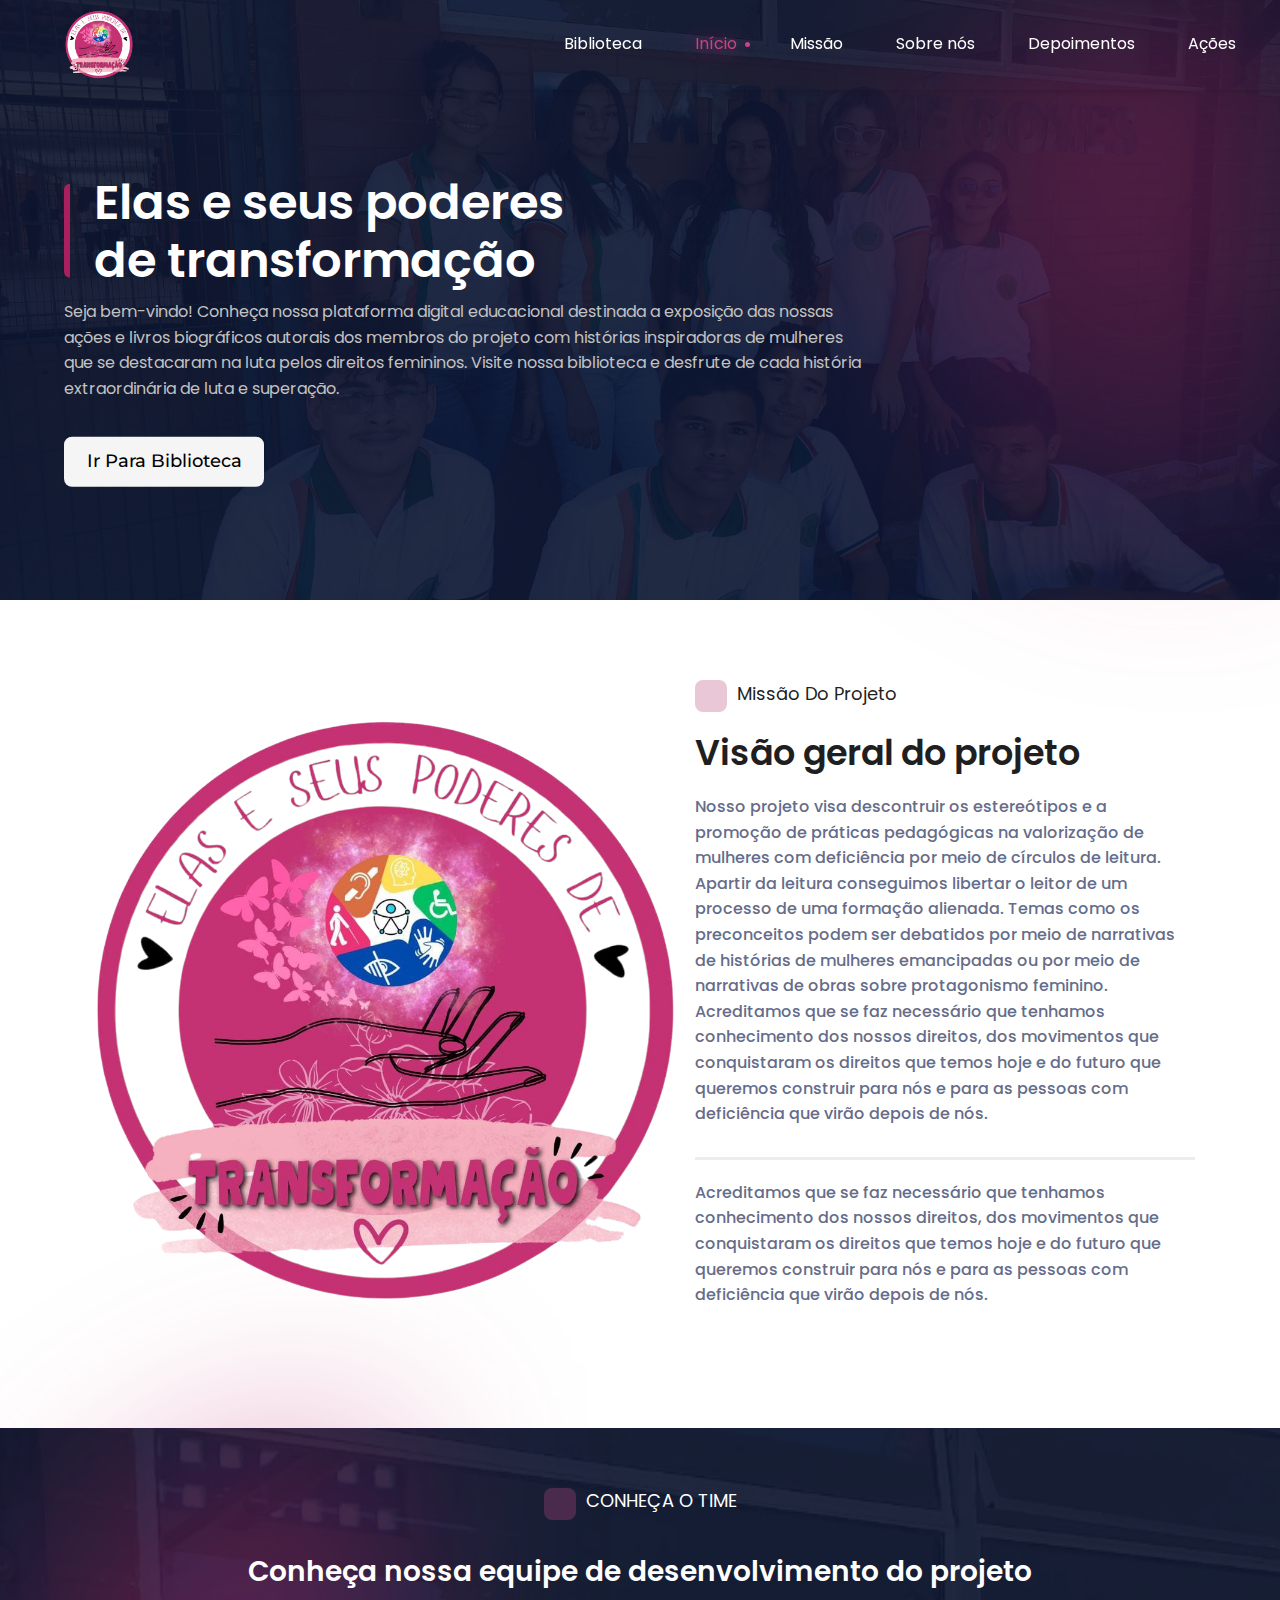
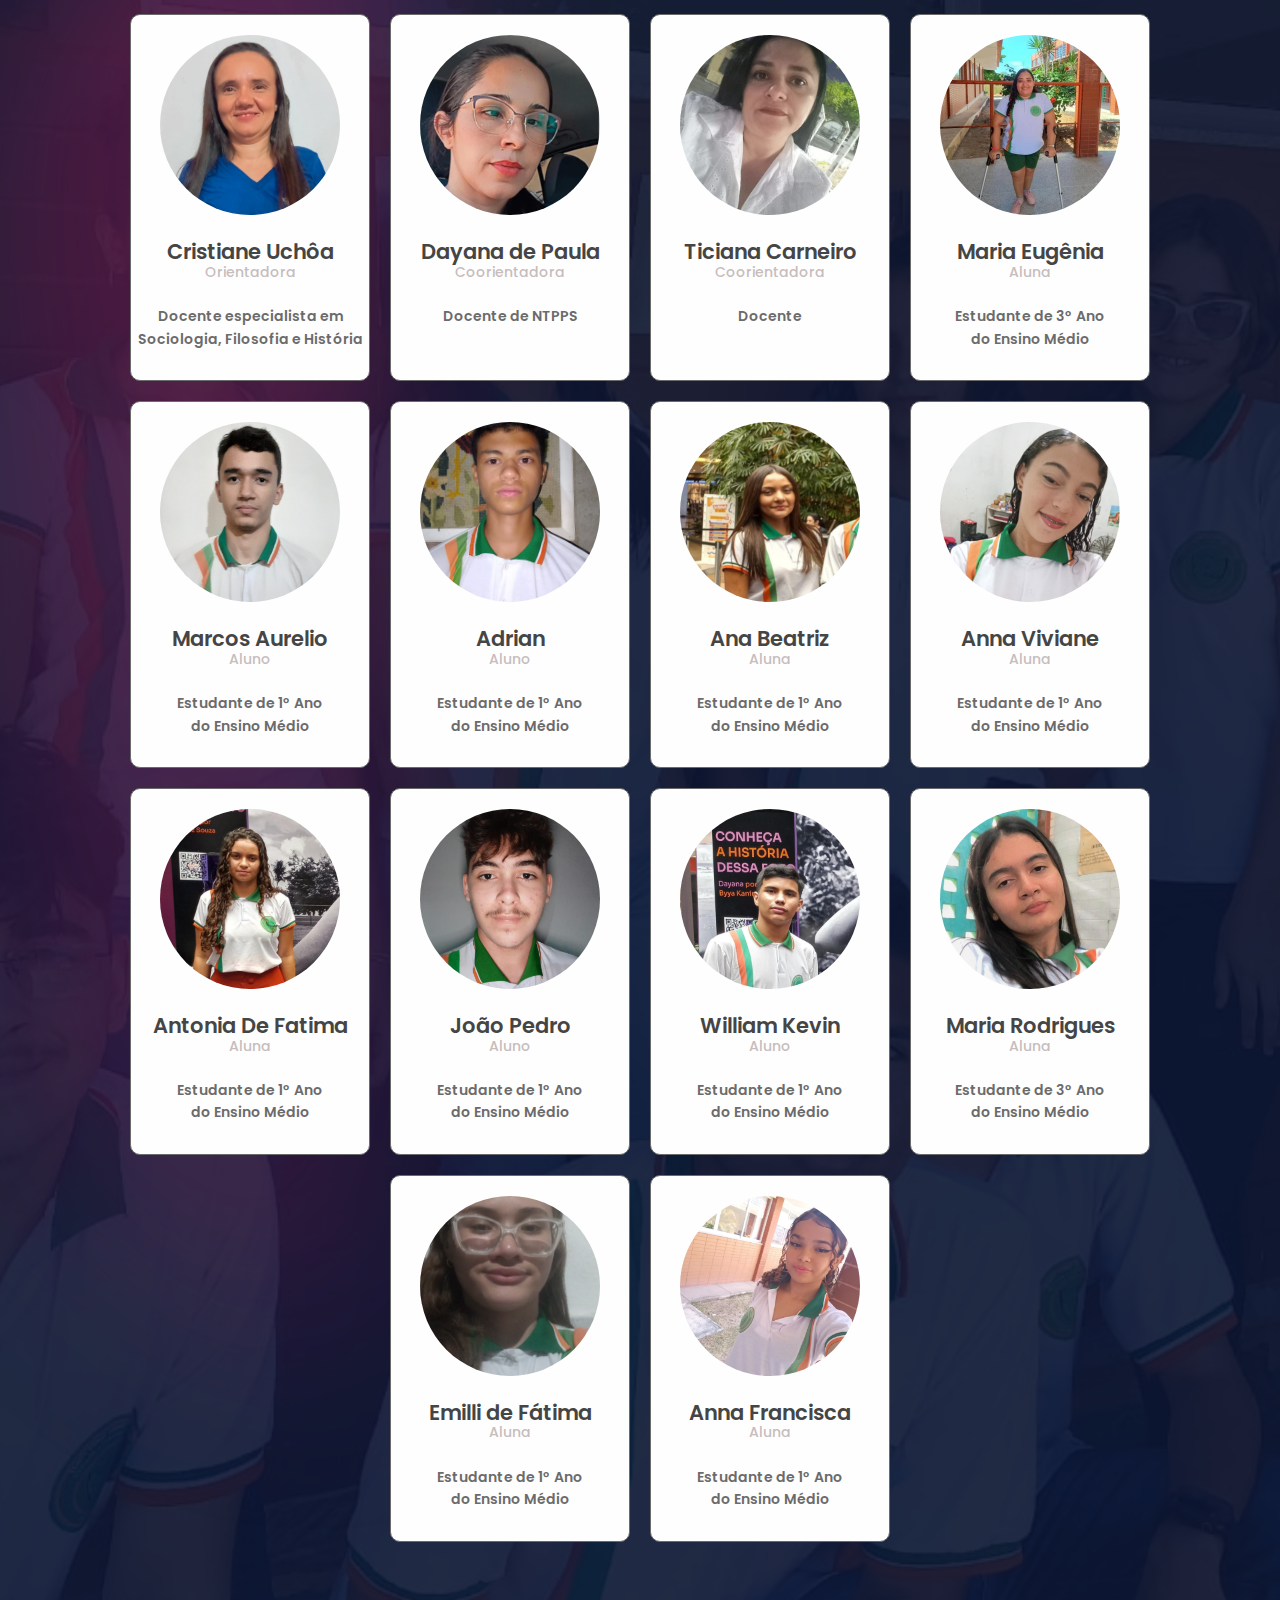
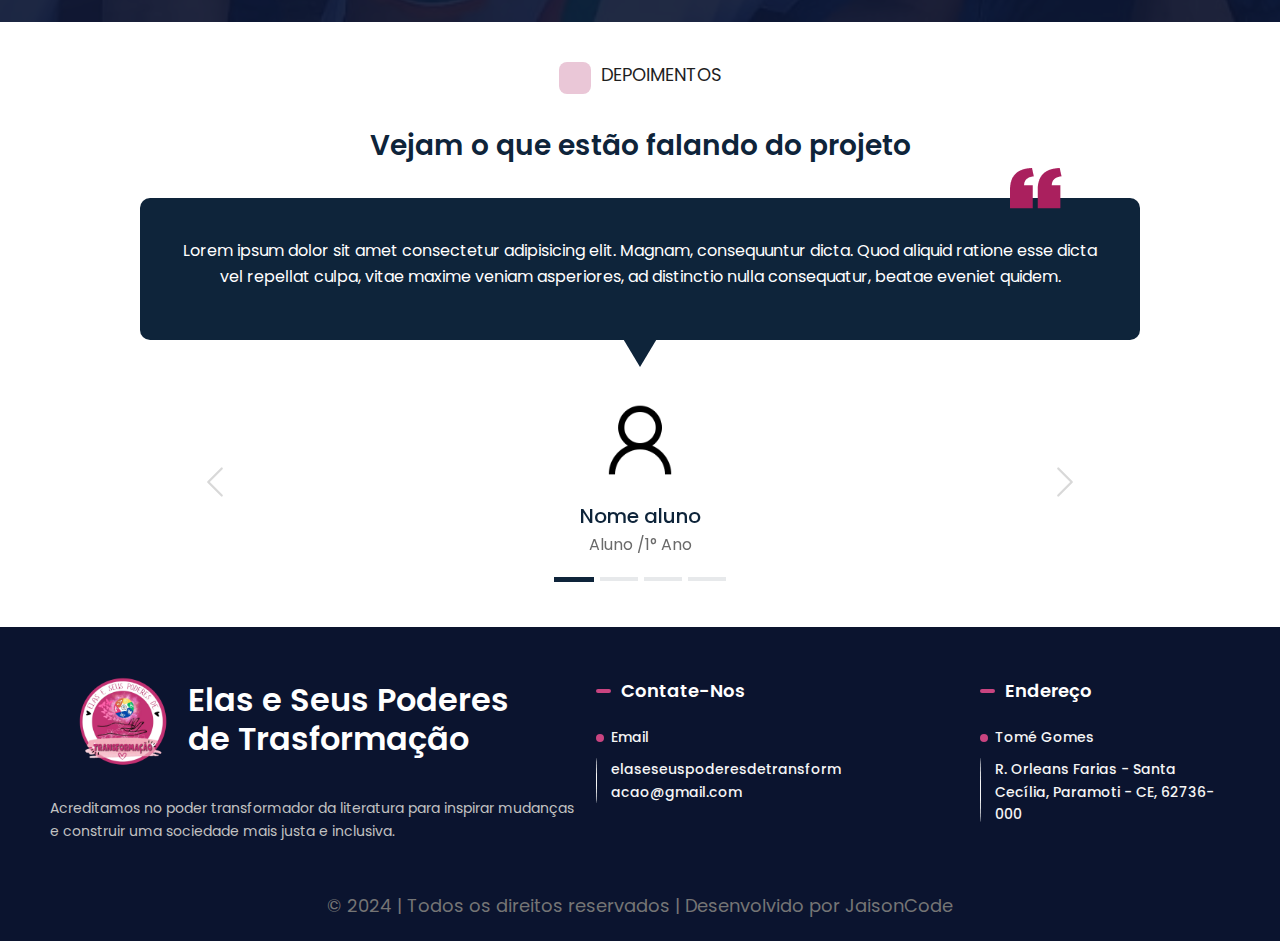
==== index.html @ d6f734d2 "alterações" ====
<!DOCTYPE html>
<html lang="pt-br">
  <head>
    <meta charset="UTF-8" />
    <meta name="viewport" content="width=device-width, initial-scale=1.0" />
    <title>Landing Page do Projeto Científico</title>

    <link
      href="https://cdn.jsdelivr.net/npm/bootstrap@5.3.3/dist/css/bootstrap.min.css"
      rel="stylesheet"
      integrity="sha384-QWTKZyjpPEjISv5WaRU9OFeRpok6YctnYmDr5pNlyT2bRjXh0JMhjY6hW+ALEwIH"
      crossorigin="anonymous"
    />
    <link
      rel="stylesheet"
      href="https://cdnjs.cloudflare.com/ajax/libs/font-awesome/6.5.2/css/all.min.css"
      integrity="sha512-SnH5WK+bZxgPHs44uWIX+LLJAJ9/2PkPKZ5QiAj6Ta86w+fsb2TkcmfRyVX3pBnMFcV7oQPJkl9QevSCWr3W6A=="
      crossorigin="anonymous"
      referrerpolicy="no-referrer"
    />
    <link rel="stylesheet" href="css/style.css" />
  </head>
  <body>
    <header class="header">
      <div class="logo">
        <img src="img/logoElas.png" alt="Logo do Projeto" />
      </div>
      <div class="menu">
        <div class="menu-toggle">
          <i class="fa-solid fa-bars icon-menu"></i>
          <i class="fa-solid fa-x icon-menu"></i>
        </div>
        <div class="top-nav">
          <nav>
            <ul>
              <li><img src="img/logoElas.png" alt="Logo do Projeto" /></li>
              <li><a href="books.html">Biblioteca</a></li>
              <li><a href="#inicio">Início</a></li>
              <li><a href="#missao">Missão</a></li>
              <li><a href="#sobre">Sobre nós</a></li>
              <li><a href="#depoimentos">Depoimentos</a></li>
              <li><a href="acoes.html">Ações</a></li>
            </ul>
          </nav>
          
        </div>
      </div>
    </header>

    <section id="inicio" class="section" style="display: block">
      <div class="neon"></div>
      <div class="content-projeto">
        <h1>
          <p>Elas e seus poderes de transformação</p>
        </h1>
        <!-- Conteúdo da primeira seção, como uma imagem de fundo -->
        <div class="descripton-projeto">
          <p>
            Seja bem-vindo! Conheça nossa plataforma digital educacional
            destinada a exposição das nossas ações e livros biográficos autorais
            dos membros do projeto com histórias inspiradoras de mulheres que se
            destacaram na luta pelos direitos femininos. Visite nossa biblioteca
            e desfrute de cada história extraordinária de luta e superação.
          </p>
        </div>

        <a href="books.html">
          <button type="button" class="font-button">Ir Para Biblioteca</button>
        </a>
      </div>
    </section>

    <section id="missao" class="section">
      <div class="content-missao">
        <img src="img/logoElas.png" alt="" />
        <div class="overview-projeto">
          <div class="title-section">
            <i class="fa-solid fa-check icon"></i>
            <h2>Missão Do Projeto</h2>
          </div>
          <h3>Visão geral do projeto</h3>
          <p>
            Nosso projeto visa descontruir os estereótipos e a promoção de
            práticas pedagógicas na valorização de mulheres com deficiência por
            meio de círculos de leitura. Apartir da leitura conseguimos libertar
            o leitor de um processo de uma formação alienada. Temas como os
            preconceitos podem ser debatidos por meio de narrativas de histórias
            de mulheres emancipadas ou por meio de narrativas de obras sobre
            protagonismo feminino. Acreditamos que se faz necessário que
            tenhamos conhecimento dos nossos direitos, dos movimentos que
            conquistaram os direitos que temos hoje e do futuro que queremos
            construir para nós e para as pessoas com deficiência que virão
            depois de nós.
          </p>
          <p>
            Acreditamos que se faz necessário que tenhamos conhecimento dos
            nossos direitos, dos movimentos que conquistaram os direitos que
            temos hoje e do futuro que queremos construir para nós e para as
            pessoas com deficiência que virão depois de nós.
          </p>
        </div>
      </div>
    </section>

    <section id="sobre" class="section">
      <div class="neon"></div>

      <div class="title-section">
        <i class="fa-regular fa-user icon"></i>
        <h4>CONHEÇA O TIME</h4>
      </div>
      <span class="description-section"
        >Conheça nossa equipe de desenvolvimento do projeto</span
      >

      <div class="content-team">
        <div class="card-team">
          <img class="foto-perfil" src="img/cristianeUchoa.png" alt="" />

          <span class="name-card">Cristiane Uchôa</span>
          <span class="identification-card">Orientadora</span>
          <p class="intro-card">Docente especialista em Sociologia, Filosofia e História</p>
        </div>

        <div class="card-team">
          <img class="foto-perfil" src="img/dai.jpeg" alt="" />

          <span class="name-card">Dayana de Paula</span>
          <span class="identification-card">Coorientadora </span>
          <p class="intro-card">Docente de NTPPS</p>
        </div>

        <div class="card-team">
          <img class="foto-perfil" src="img/tivi.jpeg" alt="" />

          <span class="name-card">Ticiana Carneiro</span>
          <span class="identification-card">Coorientadora</span>
          <p class="intro-card">Docente</p>
        </div>
        
        <div class="card-team">
          <img class="foto-perfil" src="img/mariaEugenia.jpeg" alt="" />

          <span class="name-card">Maria Eugênia</span>
          <span class="identification-card">Aluna</span>
          <p class="intro-card">Estudante de 3° Ano <br />
            do Ensino Médio</p>
        </div>
        <div class="card-team">
          <img class="foto-perfil" src="img/marcosAurelio.jpeg" alt="" />

          <span class="name-card">Marcos Aurelio</span>
          <span class="identification-card">Aluno</span>
          <p class="intro-card">Estudante de 1° Ano <br />
            do Ensino Médio</p>
        </div>
        <div class="card-team">
          <img class="foto-perfil" src="img/adrian.jpeg" alt="" />

          <span class="name-card">Adrian</span>
          <span class="identification-card">Aluno</span>
          <p class="intro-card">
            Estudante de 1° Ano <br />
            do Ensino Médio
          </p>
        </div>
        <div class="card-team">
          <img class="foto-perfil" src="img/anaBeatriz.jpeg" alt="" />

          <span class="name-card">Ana Beatriz</span>
          <span class="identification-card">Aluna</span>
          <p class="intro-card">Estudante de 1° Ano <br />
            do Ensino Médio</p>
        </div>
        <div class="card-team">
          <img class="foto-perfil" src="img/AnnaViviane.png" alt="" />

          <span class="name-card">Anna Viviane</span>
          <span class="identification-card">Aluna</span>
          <p class="intro-card">Estudante de 1° Ano <br />
            do Ensino Médio</p>
        </div>
        <div class="card-team">
          <img class="foto-perfil" src="img/antoniaDeFatima.jpeg" alt="" />

          <span class="name-card">Antonia De Fatima</span>
          <span class="identification-card">Aluna</span>
          <p class="intro-card">Estudante de 1° Ano <br />
            do Ensino Médio</p>
        </div>
        <div class="card-team">
          <img class="foto-perfil" src="img/joaoPedro.jpeg" alt="" />

          <span class="name-card">João Pedro</span>
          <span class="identification-card">Aluno</span>
          <p class="intro-card">Estudante de 1° Ano <br />
            do Ensino Médio</p>
        </div>
        <div class="card-team">
          <img class="foto-perfil" src="img/williamKevin.jpeg" alt="" />

          <span class="name-card">William Kevin</span>
          <span class="identification-card">Aluno</span>
          <p class="intro-card">Estudante de 1° Ano <br />
            do Ensino Médio</p>
        </div>
        <div class="card-team">
          <img class="foto-perfil" src="img/mariaRodrigues.jpg
          " alt="" />

          <span class="name-card">Maria Rodrigues</span>
          <span class="identification-card">Aluna</span>
          <p class="intro-card">Estudante de 3° Ano <br />
            do Ensino Médio</p>
        </div>
        <div class="card-team">
          <img class="foto-perfil" src="img/emilli.jpeg"
           alt="" />

          <span class="name-card">Emilli de Fátima</span>
          <span class="identification-card">Aluna</span>
          <p class="intro-card">Estudante de 1° Ano <br />
            do Ensino Médio</p>
        </div>
        <div class="card-team">
          <img class="foto-perfil" src="img/annaFrancisca.jpg
          " alt="" />

          <span class="name-card">Anna Francisca</span>
          <span class="identification-card">Aluna</span>
          <p class="intro-card">Estudante de 1° Ano <br />
            do Ensino Médio</p>
        </div>
      </div>
    </section>

    <section id="depoimentos" class="section">
      <div class="title-section">
        <i class="fa-regular fa-bookmark icon"></i>
        <h5>DEPOIMENTOS</h5>
      </div>
      <span class="description-section black"
        >Vejam o que estão falando do projeto</span
      >
      <div id="carouselExampleCaptions" class="carousel slide">
        <div class="carousel-indicators">
          <button
            type="button"
            data-bs-target="#carouselExampleCaptions"
            data-bs-slide-to="0"
            class="active"
            aria-current="true"
            aria-label="Slide 1"
          ></button>
          <button
            type="button"
            data-bs-target="#carouselExampleCaptions"
            data-bs-slide-to="1"
            aria-label="Slide 2"
          ></button>
          <button
            type="button"
            data-bs-target="#carouselExampleCaptions"
            data-bs-slide-to="2"
            aria-label="Slide 3"
          ></button>
          <button
            type="button"
            data-bs-target="#carouselExampleCaptions"
            data-bs-slide-to="3"
            aria-label="Slide 4"
          ></button>
        </div>
        <div class="carousel-inner">
          <div class="carousel-item active">
            <div class="content-depoimentos">
              <div class="box">
                <p>
                  Lorem ipsum dolor sit amet consectetur adipisicing elit. Magnam, consequuntur dicta. Quod aliquid ratione esse dicta vel repellat culpa, vitae maxime veniam asperiores, ad distinctio nulla consequatur, beatae eveniet quidem.
                </p>
              </div>
              <div class="card-depoimento">
                <img
                  class="foto-perfil perfil-depoimento"
                  src="img/user.png"
                />

                <span class="name-card name-depoimento">Nome aluno</span>
                <span class="identification-depoimento">Aluno /1° Ano</span>
              </div>
            </div>
          </div>
          <div class="carousel-item">
            <div class="content-depoimentos">
              <div class="box">
                <p>Nosso projeto visa promover a equidade de gênero e o</p>
              </div>
              <div class="card-depoimento">
                <img
                  class="foto-perfil perfil-depoimento"
                  src="img/user.png"
                  alt=""
                />

                <span class="name-card name-depoimento">Nome aluno</span>
                <span class="identification-depoimento">Aluna /3° Ano</span>
              </div>
            </div>
          </div>
          <div class="carousel-item">
            <div class="content-depoimentos">
              <div class="box">
                <p>
                  Lorem ipsum dolor sit amet consectetur adipisicing elit. Consequatur quod similique omnis distinctio, ipsam, fugit dolores ut placeat aut doloremque dolorum quaerat totam et, enim sed! Tempora nulla eum tenetur. Lorem ipsum dolor sit amet consectetur adipisicing elit. Natus magni impedit laboriosam! Officiis, placeat iusto ipsam suscipit, modi exercitationem incidunt nihil cum non rem beatae, temporibus quis cupiditate! Praesentium, natus?
                </p>
              </div>
              <div class="card-depoimento">
                <img
                  class="foto-perfil perfil-depoimento"
                  src="img/user.png"
                  alt=""
                />

                <span class="name-card name-depoimento">Nome aluno</span>
                <span class="identification-depoimento">Aluno /2° Ano</span>
              </div>
            </div>
          </div>

          <div class="carousel-item">
            <div class="content-depoimentos">
              <div class="box">
                <p>
                  Lorem ipsum dolor sit amet, consectetur adipisicing elit. Recusandae itaque quo rerum nostrum, odit dolorum dignissimos quaerat facere corrupti, pariatur aspernatur ad? Impedit velit fugit explicabo. Ad cupiditate cumque ea! çLorem ipsum dolor sit amet consectetur adipisicing elit. Laboriosam repellendus libero dolor incidunt reprehenderit rerum debitis! Deserunt odit sint assumenda ab quos, molestias in fugiat praesentium, ipsa, voluptatum accusantium officiis! Lorem ipsum dolor sit amet consectetur adipisicing elit. Molestias repellendus dolore, quia quidem laboriosam possimus quos recusandae esse iusto! Ipsam, nisi animi? Hic aliquam assumenda neque autem culpa dolor laudantium!
                </p>
              </div>
              <div class="card-depoimento">
                <img
                  class="foto-perfil perfil-depoimento"
                  src="img/user.png"
                  alt=""
                />

                <span class="name-card name-depoimento">Maria Rodrigues</span>
                <span class="identification-depoimento">Aluna /3° Ano</span>
              </div>
            </div>
            <div class="carousel-caption d-none d-md-block"></div>
          </div>
        </div>
        <button
          class="carousel-control-prev"
          type="button"
          data-bs-target="#carouselExampleCaptions"
          data-bs-slide="prev"
        >
          <span class="carousel-control-prev-icon" aria-hidden="true"></span>
          <span class="visually-hidden">Previous</span>
        </button>
        <button
          class="carousel-control-next"
          type="button"
          data-bs-target="#carouselExampleCaptions"
          data-bs-slide="next"
        >
          <span class="carousel-control-next-icon" aria-hidden="true"></span>
          <span class="visually-hidden">Next</span>
        </button>
      </div>
    </section>

    <footer>
      <div class="content-footer">
        <div class="title-footer">
          <div class="logo-footer">
            <img src="img/logoElas.png" alt="" />
            <h1>Elas e Seus Poderes de Trasformação</h1>
          </div>
          <p>
            Acreditamos no poder transformador da literatura para inspirar
            mudanças e construir uma sociedade mais justa e inclusiva.
          </p>
        </div>
        <div class="contate-us">
          <div class="opc-footer" >
            <div class="info-footer">
              <span class="header-info">Contate-Nos</span>

              <div class="content-item">
                <span class="info-item">Email</span>
                <span class="info-item"
                  >elaseseuspoderesdetransformacao@gmail.com</span
                >
              </div>
            </div>
          </div>

          <div class="opc-footer">
            <div class="info-footer">
              <span class="header-info">Endereço</span>

              <div class="content-item">
                <span class="info-item">Tomé Gomes</span>
                <span class="info-item"
                  >R. Orleans Farias - Santa Cecília, Paramoti - CE,
                  62736-000</span
                >
              </div>
            </div>
          </div>
        </div>
      </div>
      <p class="copy-footer">
        &copy; 2024 | Todos os direitos reservados | Desenvolvido por JaisonCode
      </p>
    </footer>

    <script
      src="https://cdn.jsdelivr.net/npm/bootstrap@5.3.3/dist/js/bootstrap.bundle.min.js"
      integrity="sha384-YvpcrYf0tY3lHB60NNkmXc5s9fDVZLESaAA55NDzOxhy9GkcIdslK1eN7N6jIeHz"
      crossorigin="anonymous"
    ></script>

    <script src="js/scrollSelect.js"></script>
    <script src="js/menu.js"></script>
  </body>
</html>
---- css/style.css ----
@import url('https://fonts.googleapis.com/css2?family=Poppins:ital,wght@0,100;0,200;0,300;0,400;0,500;0,600;0,700;0,800;0,900;1,100;1,200;1,300;1,400;1,500;1,600;1,700;1,800;1,900&display=swap');

@import url('https://fonts.googleapis.com/css2?family=Montserrat:ital,wght@0,100..900;1,100..900&display=swap');

/* Reset básico */
* {
    margin: 0;
    padding: 0;
    box-sizing: border-box;


}

.font-button {
    font-family: "Montserrat", sans-serif;
}

html {
    font-size: 62.5%;
    /* 1rem = 10px (10px * 62.5% = 6.25px) */
}

body {
    font-family: "Poppins", sans-serif;
    line-height: 1.6;
    font-size: 1.6rem;
    /* 16px */
}

a {
    text-decoration: none;
}

.header {
    position: fixed;
    top: 0;
    left: 0;
    width: 100%;
    color: #fff;
    padding: 1rem;
    display: flex;
    justify-content: space-between;
    align-items: center;
    z-index: 1000;
    box-shadow: 0 2px 4px rgba(0, 0, 0, 0.1);
    transition: background-color 0.3s ease, box-shadow 0.3s ease;
    height: 9rem;
}

.header.scroll {
    background-color: #0B142F;
    /* Opacidade escura */
    opacity: .9;
    color: #fff;
    /* Cor do texto alterada ao rolar */
    box-shadow: 0 4px 8px rgba(0, 0, 0, 0.2);
    /* Sombra mais pronunciada ao rolar */
}


.top-nav {
    display: flex;
    justify-content: end;
}

.top-nav nav {
    margin-right: 1rem;

}

.logo img {
    max-height: 7rem;
    position: absolute;
    left: 5%;
    transform: translateY(-50%);
    /* 40px */
}

nav ul {
    max-width: 90rem;
    list-style-type: none;
    display: flex;
    gap: 2.5rem;
    margin-top: .8rem;
    margin-right: 1rem;

}

.icon-menu {
    display: none;
}

nav ul li img {
    display: none;
}


nav ul li a {
    color: #fff;
    text-decoration: none;
    transition: color 0.2s ease;
    position: relative;
    font-weight: 400;
    margin: 0 1.4rem;
}

nav ul li a:hover::before {
    content: '';
    position: absolute;
    right: -1.3rem;
    top: 42%;
    height: .5rem;
    width: .5rem;
    border-radius: 100%;
    background-color: #C94480;
    color: #C94480;
}

.select-page {
    color: #C94480;
    text-shadow: -1px 1px 20px #C94480;
}

.select-page::before {
    content: '';
    position: absolute;
    right: -1.3rem;
    top: 42%;
    height: .5rem;
    width: .5rem;
    border-radius: 100%;

    background-color: #C94480;
    color: #C94480;
}

nav ul li a:hover {
    color: #C94480;
    text-shadow: -1px 1px 20px #C94480;
}

.cta {
    border: solid 1px #E0E0E0;
    border-radius: .5rem;
    height: 4rem;
    align-content: center;
}

.cta a {
    text-decoration: none;
    color: #E0E0E0;
    padding: 2rem;

}

.section {
    display: flex;
    justify-content: center;
    align-items: center;
    text-align: center;
    flex-wrap: wrap;
    color: #fff;
    position: relative;
    width: 100%;
    padding: 0 4rem;
}

#inicio {
    min-height: 60rem;
    background-image: url('../img/projeto.jpg');
    background-size: cover;
    /* Redimensiona a imagem para caber dentro da seção sem cortar */
    background-position: center center;
    position: relative;
}

#inicio-second {
    height: 30rem;
    background-image: url('../img/projeto.jpg');
    background-size: cover;
    /* Redimensiona a imagem para caber dentro da seção sem cortar */
    background-position: center center;
    position: relative;
}

#inicio::before,
#inicio-second::before {
    content: '';
    position: absolute;
    top: 0;
    left: 0;
    width: 100%;
    height: 100%;
    background-color: #0B142F;
    /* Opacidade escura */
    opacity: .9;
}


.content-projeto {
    position: absolute;
    left: 5%;
    top: 50%;
    transform: translateY(-50%);
    z-index: 1;
    padding-right: 1rem;
}


#inicio-second .content-projeto {
    position: absolute;
    left: 5%;
    top: 63%;
    z-index: 1;
}



.content-projeto h1 {
    padding-left: 3rem;
    font-size: 4.8rem;
    position: relative;
    text-align: left;
    z-index: 1;
    max-width: 55rem;
}

#inicio-second .content-projeto h1 {
    max-width: 95rem;
}

.content-projeto h1 p {
    color: white;
    margin: -1.5rem 0rem;
    font-weight: 600;
    z-index: 5;
}

.content-projeto h1::before {
    content: '';
    position: absolute;
    left: 0;
    top: 1rem;
    height: 82%;
    width: .6rem;
    border-radius: 1rem 0rem 0rem 1rem;
    background-color: #AA205E;
}

.descripton-projeto {
    text-align: left;
    color: #C2C2C2;
    margin-top: 2.5rem;
    font-weight: 400;
    max-width: 80rem;
}

.content-projeto button {
    background-color: #F5F5F5;
    outline: none;
    border: none;
    width: 20rem;
    height: 5rem;
    padding: 1rem 2rem;
    margin-top: 2.5rem;
    border-radius: .8rem;
    font-size: 1.8rem;
    font-weight: 500;
    position: absolute;
    left: 0;

}

.content-projeto button:hover {
    background-color: rgba(255, 0, 0, 0);
    border: 2px solid #E0E0E0;
    color: white;
    cursor: pointer;
}

.neon {
    background-image: linear-gradient(45deg,
            rgba(201, 68, 128, 0.1) 0%,
            /* Cor C94480 com opacidade 10% */
            rgba(226, 23, 114, 0.16) 22%,
            /* Cor E21772 com opacidade 16% */
            rgba(183, 33, 100, 0.49) 100%
            /* Cor B72164 com opacidade 49% */
        );
    border-radius: 50rem 0rem 0rem 50rem;
    width: 30%;
    height: 85%;
    position: absolute;
    top: 0px;
    right: 0px;
    filter: blur(10rem);
}

/* segunda sessao*/
.content-missao {
    display: flex;
    width: 100%;
    padding: 8rem 0;
    justify-content: center;
    flex-wrap: wrap;
    gap: 10px;
    /*background-color: #F6F6F6;*/
    z-index: 1;
}

.content-missao img {
    max-width: 60rem;
    min-width: 30rem;
    margin: auto 0rem;
}

.overview-projeto {
    width: 50rem;
}

.title-section {
    display: flex;
    align-items: center;
    z-index: 1;
}

.icon {
    font-size: 2.5rem;
    align-content: center;
    border-radius: .8rem;
    width: 3.2rem;
    height: 3.2rem;
    z-index: 5;
    color: #AA205E;
    background-color: #EAC7D7;
}

.fa-user {
    font-size: 2rem;
    background-color: #4A2B4E;
}

.title-section h2,
.title-section h4,
.title-section h5 {
    color: #1F1F1F;
    font-size: 1.8rem;
    font-weight: 400;
    margin-left: 1rem;
}

.title-section h4 {
    color: white;
}


.overview-projeto h3 {
    font-size: 3.5rem;
    font-weight: 600;
    color: #1F1F1F;
    text-align: left;
    margin: 2rem 0;
}

.overview-projeto p {
    color: #666C89;
    padding-bottom: 3rem;
    border-bottom: 3px solid #EDEDED;
    text-align: left;
    font-size: 1.6rem;
    font-weight: 500;
}

.overview-projeto p:nth-last-child(1) {
    margin-top: 2rem;
    border: none;
}

#sobre {
    padding: 6rem 0;
    background-image: url('../img/projeto.jpg');
    background-size: cover;
    /* Redimensiona a imagem para caber dentro da seção sem cortar */
    background-position: center center;
    position: relative;
    display: flex;
    flex-direction: column;

}

#sobre::before {
    content: '';
    position: absolute;
    top: 0;
    left: 0;
    width: 100%;
    height: 100%;
    background-color: #0B142F;
    opacity: .9;
}

#sobre .neon {
    left: 0px;
}

.content-team {
    max-width: 160rem;
    display: flex;
    justify-content: center;
    flex-wrap: wrap;
    gap: 20px;
    padding: 20px;
    z-index: 1;
}

.description-section {
    margin-top: 3rem;
    font-size: 2.8rem;
    font-weight: 600;
    z-index: 1;
}

.black {
    color: #0E243A;
}

.card-team,
.card-depoimento {
    display: flex;
    flex-direction: column;
    border: #6B6B6B 1px solid;
    background-color: #FFFEFE;
    width: 24rem;
    border-radius: 1rem;
}

.foto-perfil {
    height: 18rem;
    width: 18rem;
    border-radius: 100%;
    object-fit: cover;
    margin: 2rem auto;
}

.name-card {
    font-size: 2.1rem;
    font-weight: 600;
    color: #454545;
}

.identification-card {
    font-size: 1.4rem;
    font-weight: 500;
    color: #C6BDBD;
    margin: -.8rem 0;
}

.intro-card {
    font-size: 1.4rem;
    font-weight: 600;
    color: #6B6B6B;
    margin: 3rem .5rem;
}

#depoimentos {
    display: flex;
    flex-direction: column;
    justify-content: center;
    margin: 4rem 0;
}

.content-depoimentos {
    display: flex;
    flex-direction: column;
    align-items: center;
}

.box {
    background-color: #0E243A;
    max-height: auto;
    max-width: 100rem;
    padding: 4rem 4rem;
    margin: 3rem 0 10rem 0;
    position: relative;
    border-radius: 1rem;
}

.box p {
    height: auto;
    width: auto;
    text-align: center;
}

.box::after {
    content: '';
    position: absolute;
    background-image: url('../img/aspas.png');
    background-repeat: no-repeat;
    top: -3rem;
    right: 4rem;
    width: 9rem;
    height: 9rem;

}

.box::before {
    content: '';
    position: absolute;
    bottom: -2.7rem;
    right: 50%;
    transform: translateX(50%);
    width: 0;
    height: 0;
    border-top: 3rem solid #0E243A;
    ;
    border-left: 1.8rem solid transparent;
    /* Lado esquerdo transparente */
    border-right: 1.8rem solid transparent;
    /* Lado direito transparente */
}


.card-depoimento {
    margin-top: -5rem;
    margin-bottom: 3rem;
    border: none;
    background-color: transparent;

}

.card-depoimento img{
    height: 10rem;
    object-fit: contain;
}

.perfil-depoimento {
    width: 12.6rem;
    height: 12.6rem;
    margin: 0rem auto;
}

.name-depoimento {
    margin-top: 1rem;
    font-size: 2rem;
    font-weight: 500;
    color: #0E243A;
}

.identification-depoimento {
    font-size: 1.6rem;
    font-weight: 400;
    color: #6A6A6A;

}

.carousel-indicators {
    margin-bottom: -7.5rem !important;
    padding-bottom: 7rem;
}

.carousel-indicators button {
    background-color: #CFD3D8 !important;
    opacity: 1;
    width: 3.8rem !important;
    height: .4rem !important;
}

.carousel-indicators button.active {
    background-color: #0E243A !important;
    width: 4rem !important;
    height: .5rem !important;
}

.carousel-control-prev-icon,
.carousel-control-next-icon {
    filter: invert(30%) sepia(0%) saturate(0%) hue-rotate(0deg) brightness(100%) contrast(100%);
    transform: scale(1.8);
    position: relative;
    top: 25%;
    transition: filter 0.3s ease, transform 0.3s ease;

}

.carousel-control-prev:hover .carousel-control-prev-icon,
.carousel-control-next:hover .carousel-control-next-icon {
    filter: invert(100%) sepia(0%) saturate(0%) hue-rotate(0deg) brightness(100%) contrast(100%);
    transform: scale(2.3);
}

footer {
    padding: 1rem 5rem;
    background-color: #0B142F;
}

.content-footer {
    display: flex;
    justify-content: space-around;
    margin: 4rem 0;


}

.title-footer {
    display: flex;
    flex-direction: column;
    align-items: center;
    padding-right: 1rem;
}


.logo-footer {
    display: flex;
    gap: 2rem;
    align-items: center;

    justify-content: center;
    text-align: center;
}

.logo-footer img {
    width: 9rem;
}

.logo-footer h1 {
    color: white;
    font-weight: 600;
    font-size: 3.2rem;
    max-width: 37rem;
    text-align: start;
}

.title-footer p {
    max-width: 55rem;
    text-align: left;
    font-size: 1.4rem;
    font-weight: 400;
    color: #C2C2C2;
    margin-top: 3rem;
    word-wrap: break-word;


}

.info-footer {
    text-align: left;
}

.header-info {
    position: relative;
    padding-left: 2.5rem;
    font-size: 1.8rem;
    font-weight: 600;
    color: #FFFFFF;
}

.header-info::before {
    content: '';
    position: absolute;
    right: -1.3rem;
    top: 42%;
    left: 0rem;
    width: 1.5rem;
    height: .4rem;
    border-radius: 2rem;
    background-color: #C94480;
    color: #C94480;
}

.content-item {
    margin-top: 2rem;
    display: flex;
    flex-direction: column;
}

.contate-us {
    display: flex;
    justify-content: space-between;
    gap: 1rem;
    width: 65rem;
    min-width: 40rem;

}

.info-item {
    color: #F5F5F5;
    position: relative;
    padding-left: 1.5rem;
    font-size: 1.4rem;
    font-weight: 500;
    padding-bottom: 1rem;
    width: 25rem;
    word-wrap: break-word;
}

.info-item::before {
    content: '';
    position: absolute;
    right: -1.3rem;
    top: .8rem;
    left: 0rem;
    width: .8rem;
    height: .8rem;
    border-radius: 100%;
    background-color: #C94480;
}

.info-item:nth-child(2)::before {
    content: '';
    position: absolute;
    right: -1.3rem;
    top: 0rem;
    left: 0rem;
    width: .1rem;
    height: 82%;
    border-radius: 100%;
    background-color: #F5F5F5;
}

.copy-footer {
    text-align: center;
    color: #757575;
    font-size: 1.8rem;
    position: relative;
    display: flex;
    justify-content: center;
}

/* biblioteca */
#noResults {
    display: none;
    text-align: center;
    margin-top: 30px;
    font-weight: 600;
    color: #091242;
    width: 100%;
}

.content-books {
    display: flex;
    flex-direction: column;
    width: 100%;
}

.header-content-books {
    display: flex;
    justify-content: space-between;
    flex-wrap: wrap;
    margin: 3% 1%;

}

.header-content-books h2 {
    font-size: 4rem;
    font-weight: 500;
    color: #0B142F;
}

.search {
    position: relative;
}

.search input {
    height: 5rem;
    min-width: 30rem;
    position: relative;
    border-radius: 1rem;
    border: solid 1px black;
    padding-left: 3.5rem;
    outline: none;
}

.fa-magnifying-glass {
    color: #AA205E;
    font-size: 1.8rem;
    border-radius: 1rem;
    position: absolute;
    left: 1rem;
    top: 1.6rem;
}

.fa-chevron-right {
    font-size: 2rem;
    background-color: #AA205E;
    padding: .8rem 1.2rem;
    border-radius: 1rem;
    position: absolute;
    right: 1rem;
    top: .7rem;
    cursor: pointer;
}

#book-list {
    margin: 2rem 4rem;
    display: flex;
    justify-content: space-around;
    gap: 3rem;
    flex-wrap: wrap;
}

.book {
    display: flex;
    flex-direction: column;
    position: relative;
    padding-bottom: 60px;
    /* Reserva espaço para os botões */
    transition: transform 0.2s ease;
    /* Adiciona uma transição suave */
}

.content-book {
    display: flex;
    gap: 2rem;
    padding: 1rem 1rem;
    border-radius: .3rem;
}

.action-pdf {
    position: absolute;
    bottom: 10px;
    left: 50%;
    transform: translateX(-50%);
    display: flex;
    justify-content: space-evenly;
    gap: 1rem;
    opacity: 0;
    transition: opacity 0.3s ease;
}

.book:hover {
    transform: scale(1.1);
    /* Aumenta o tamanho do elemento */
    background-color: white;
    box-shadow: 0 0 10px #0b142f83;
    cursor: pointer;
}

.button-book {
    text-align: center;
    width: 18rem;
    height: 5rem;
    border: none;
    border-radius: .3rem;
    outline: none;
    background-color: #091242;
    color: white;
    font-size: 1.4rem;
}

.button-book:hover {
    background-color: #AA205E;
}

.book:hover .action-pdf {
    opacity: 1;
}

.book img {
    width: 14rem;
    height: 22rem;
    object-fit: cover;
    margin-top: .8rem;
}

.info-book {
    display: flex;
    flex-direction: column;
    gap: 1rem;
    width: 24rem;

}

.title-book {
    font-size: 2.4rem;
    font-weight: 500;
    text-align: left;
    color: #0B142F;
}

.author-book {
    font-weight: 500;
    text-align: left;
    color: #626262;
}

.intro-book {
    color: #ACACAC;
    text-align: left;

}

.section-galery {
    color: #fff;
    position: relative;
    width: 100%;
    padding: 0 4rem;

}

.header-acao {
    text-align: left;
    padding-left: 3%;
    color: #091242;

}

.header-acao h2 {
    font-size: 3.5rem;
    padding: 4rem 0;
}

.galery-acao {
    padding: 0 auto;
    display: flex;
    flex-wrap: wrap;
    gap: 3.5rem;
    padding-bottom: 5rem;
    justify-content: center;
}

.acao {
    display: flex;
    flex-direction: column;
}

.acao img {
    width: 40rem;
    height: 30rem;
    object-fit: cover;
    border-radius: .5rem;
}

.acao p {
    font-size: 1.8rem;
    color: #091242;
    font-weight: 500;
    padding: 1.5rem 0 0 0rem;
    border-bottom: solid 2px #EAEAEA;
    width: 40rem;
    
    
}

@media (max-width: 1368px) {
    .acao {
        display: flex;
        flex-direction: column;
    }
    
    .acao img {
        width: 38rem;
        height: 28rem;
        object-fit: cover;
        border-radius: .5rem;
    }
    
    .acao p {
        font-size: 1.8rem;
        color: #091242;
        font-weight: 500;
        padding: 1.5rem 0 0 0rem;
        border-bottom: solid 2px #EAEAEA;
        width: 38rem;
    }
    
}

@media (max-width: 1280px) {
    .acao {
        display: flex;
        flex-direction: column;
    }
    
    .acao img {
        width: 36rem;
        height: 26rem;
        object-fit: cover;
        border-radius: .5rem;
    }
    
    .acao p {
        font-size: 1.8rem;
        color: #091242;
        font-weight: 500;
        padding: 1.5rem 0 0 0rem;
        border-bottom: solid 2px #EAEAEA;
        width: 36rem;
    }
    
}

@media (max-width: 1100px) {

    .copy-footer {
        font-size: 1.5rem;
    }

    .logo-footer {
        flex-wrap: wrap;
    }


    .content-footer {
        display: flex;
        flex-direction: column;
        align-items: center;
        margin: 5rem 0;
    }

    .contate-us {
        display: flex;
        gap: 2rem;
        padding-top: 2rem;
        max-width: 50rem;
    }
}

@media (max-width: 638px) {
    .content-footer {
        display: flex;
        flex-direction: column;
        align-items: center;
        margin: 5rem 0;
        width: 100%;
    }

    .contate-us {
        display: flex;
        flex-direction: column;
        align-items: start;
        width: 100%;
    }
}

@media (max-width: 1029px) {

    .header-content-books h2 {
        font-size: 3rem;
        font-weight: 500;
        color: #0B142F;
    }


    #book-list {
        margin: 2rem 0;
        display: flex;
        justify-content: space-around;
        gap: 1rem;
        flex-wrap: wrap;
    }

    .book {

        display: flex;
        gap: 2rem;
        padding: 1rem 1rem;
        border-radius: .3rem;
        transition: transform 0.2s ease;
        padding-bottom: 35px;
        /* Adiciona uma transição suave */
    }

    .book img {
        width: 11rem;
        height: 19rem;
        object-fit: cover;
        margin-top: .8rem;
        margin: auto 0;
    }

    .info-book {
        display: flex;
        flex-direction: column;
        gap: .5rem;
        width: 20rem;

    }

    .title-book {
        font-size: 1.8rem;
        font-weight: 500;
        text-align: left;
        color: #0B142F;
    }

    .author-book {
        font-size: 1.4rem;
        font-weight: 500;
        text-align: left;
        color: #626262;
    }

    .intro-book {
        font-size: 1.4rem;
        color: #ACACAC;
        text-align: left;

    }

    .button-book {
        width: 15rem;
        height: 3.2rem;
        font-size: 1.2rem;
    }

    .action-pdf {
        bottom: 7px;

    }
}


/* Grande (Tablet Landscape / Small Desktop) */
@media (max-width: 979px) {
    #book-list {
        margin: 2rem 0;
        display: flex;
        justify-content: space-around;
        gap: 1rem;
        flex-wrap: wrap;
    }

    .book {

        display: flex;
        gap: 2rem;
        padding: 1rem 1rem;
        border-radius: .3rem;
        transition: transform 0.2s ease;
        padding-bottom: 35px;
        /* Adiciona uma transição suave */
    }

    .book img {
        width: 11rem;
        height: 19rem;
        object-fit: cover;
        margin-top: .8rem;
        margin: auto 0;
    }

    .info-book {
        display: flex;
        flex-direction: column;
        gap: .5rem;
        width: 20rem;

    }

    .title-book {
        font-size: 1.8rem;
        font-weight: 500;
        text-align: left;
        color: #0B142F;
    }

    .author-book {
        font-size: 1.4rem;
        font-weight: 500;
        text-align: left;
        color: #626262;
    }

    .intro-book {
        font-size: 1.4rem;
        color: #ACACAC;
        text-align: left;

    }

    .button-book {
        width: 15rem;
        height: 3.2rem;
        font-size: 1.2rem;
    }

    .action-pdf {
        bottom: 7px;

    }


    .content-missao img {
        max-width: 50rem;
        padding-bottom: 1rem;

    }

    .descripton-projeto {
        width: 100%;
    }

    .content-projeto h1 {
        padding-left: 2.5rem;
        font-size: 3.8rem;
    }

    .content-projeto h1 p {
        margin: -1.2rem 0rem;
    }

    /* Estilos básicos para o header e logo */
    .header {
        display: flex;
        align-items: center;
        height: 7rem;
    }

    .logo img {
        max-height: 5.7rem;
    }

    /* Estilos para o menu */
    .menu {
        position: relative;

    }

    /* Estilos para o ícone do menu */
    .icon-menu {
        display: none;
        padding-right: 1rem;
        font-size: 2.8rem;
        cursor: pointer;
        position: fixed;
        top: 2.3rem;
        right: .8rem;
        z-index: 11;

    }

    /* Estilos para o ícone do menu (padrão) */
    .menu-toggle .fa-x {
        display: none;
    }

    /* Estilos para o menu no modo mobile */
    .top-nav {
        position: fixed;
        top: 0;
        left: 0;
        width: 100vw;
        height: 100vh;
        display: flex;
        flex-direction: column;
        align-items: center;
        justify-content: flex-start;
        background-color: #0b142ff6;

    }

    nav ul {
        display: flex;
        flex-direction: column;

        margin-top: 5rem;
        text-align: center;

    }

    nav ul li img {
        display: block;
        max-height: 15rem;
        margin-bottom: 2rem;


    }

    nav ul li a {
        text-decoration: none;
        color: white;
        font-weight: 600;

    }

    .cta {
        margin-top: 4rem;
    }

    /* Menu oculto por padrão em dispositivos móveis */
    .top-nav {
        display: none;
    }


    /* Mostrar o menu e ícones conforme a necessidade */
    .menu-toggle .fa-bars {
        display: block;
    }

    .menu.active .top-nav {
        display: flex;

    }

    .menu.active .fa-bars {
        display: none;
    }

    .menu.active .fa-x {
        display: block;
    }


}

@media (min-width: 980px) and (max-width: 1135px) {
    nav ul {
        gap: 0rem;
    }
}

@media (max-width:670px) {

    .content-projeto h1 {
        padding-left: 2.5rem;
        font-size: 3.2rem;
    }

    .header-content-books {
        display: flex;
        justify-content: space-between;
        flex-wrap: wrap;
        margin: 1% 1%;

    }

    .header-content-books h2 {
        font-size: 2.8rem;
        font-weight: 500;
        color: #0B142F;
    }

    .search {
        position: relative;
    }

    .search input {
        height: 4.5rem;
        min-width: 28rem;
        position: relative;
        border-radius: 1rem;
        padding-left: 3.5rem;
    }

    .fa-magnifying-glass {
        color: #AA205E;
        font-size: 1.8rem;
        border-radius: 1rem;
        position: absolute;
        left: 1rem;
        top: 1.4rem;
    }

    .fa-chevron-right {
        font-size: 1.8rem;
        background-color: #AA205E;
        padding: .8rem 1.2rem;
        border-radius: 1rem;
        position: absolute;
        right: 1rem;
        top: .5rem;
        cursor: pointer;
    }
}

@media (max-width:600px) {


    .content-projeto h1 {
        padding-left: 2.5rem;
        font-size: 3rem;
    }

    .logo-footer h1 {
        text-align: center;
    }

    .header-content-books {
        display: flex;
        justify-content: space-between;
        flex-wrap: wrap;
        margin: 3rem -2rem;

    }

    .header-content-books h2 {
        font-size: 2.8rem;
        font-weight: 500;
        color: #0B142F;
    }

    .search {
        position: relative;
    }

    .search input {
        height: 4.5rem;
        min-width: 25rem;
        position: relative;
        border-radius: 1rem;
        padding-left: 3.5rem;
    }

    .fa-magnifying-glass {
        color: #AA205E;
        font-size: 1.8rem;
        border-radius: 1rem;
        position: absolute;
        left: 1rem;
        top: 1.4rem;
    }

    .fa-chevron-right {
        font-size: 1.8rem;
        background-color: #AA205E;
        padding: .8rem 1.2rem;
        border-radius: 1rem;
        position: absolute;
        right: .3rem;
        top: .5rem;
        cursor: pointer;
    }
}

@media (max-width: 510px) {
    .content-projeto h1 {
        padding-left: 2.5rem;
        font-size: 2.8rem;
    }

    .header-content-books {
        display: flex;
        justify-content: center;
        margin: 3rem 0;
        gap: 2rem;

    }

    .header-content-books h2 {
        font-size: 2.8rem;
        font-weight: 500;
        color: #0B142F;
    }

    .search {
        position: relative;
    }

    .search input {
        height: 4.5rem;
        min-width: 35rem;
        position: relative;
        border-radius: 1rem;
        padding-left: 3.5rem;
    }

    .fa-magnifying-glass {
        color: #AA205E;
        font-size: 1.8rem;
        border-radius: 1rem;
        position: absolute;
        left: 1rem;
        top: 1.4rem;
    }

    .fa-chevron-right {
        font-size: 1.8rem;
        background-color: #AA205E;
        padding: .8rem 1.2rem;
        border-radius: 1rem;
        position: absolute;
        right: 1rem;
        top: .5rem;
        cursor: pointer;
    }
}

@media (max-width: 500px) {

    .contate-us {
        display: flex;
        flex-direction: column;
        flex-wrap: wrap;
        align-items: center;
        min-width: 0rem;
    }

    .header-content-books h2 {
        font-size: 2.5rem;

    }

    .book img {
        width: 8rem;
        height: 15rem;
        object-fit: cover;
        margin-top: .8rem;
        margin: auto 0;
    }

    .info-book {
        display: flex;
        flex-direction: column;
        gap: .5rem;
        width: 20rem;
    }

    .title-book {
        font-size: 1.7rem;
        font-weight: 500;
        text-align: left;
        color: #0B142F;
    }

    .author-book {
        font-size: 1.3rem;
        font-weight: 500;
        text-align: left;
        color: #626262;
    }

    .intro-book {
        font-size: 1.3rem;
        color: #ACACAC;
        text-align: left;

    }

    .box {
        padding: 2rem 2rem;
        margin: 3rem 0 10rem 0;
    }

    .box::after {
        background-size: contain;
        top: -2rem;
        right: 5rem;
        width: 4.5rem;
    }
}

@media (max-width: 430px) {
    .acao img {
        width: 32rem;
        height: 22rem;
        object-fit: cover;
        border-radius: .5rem;
    }

    .acao p {
        font-size: 1.6rem;
        color: #091242;
        font-weight: 500;
        padding: 1.5rem 0 0 0rem;
        border-bottom: solid 2px #EAEAEA;
        width: 32rem;
    }
    .section {
        padding: 0 3rem;
    }

    #book-list {
        display: flex;
        flex-direction: column-reverse;
        justify-content: center;
        gap: 1rem;

    }

    .search input {
        min-width: 27rem;
    }

    .content-projeto h1 {
        padding-left: 2.5rem;
        font-size: 2.2rem;
    }

    #inicio-second {
        min-height: 35rem;
        padding-bottom: 3rem;
    }


    .title-footer {
        display: flex;
        flex-direction: column;

    }

    .logo-footer {
        display: flex;
        flex-direction: column;
        justify-content: center;
        flex-wrap: wrap;
        gap: 2rem;
        align-items: center;

    }

    .logo-footer img {
        width: 9rem;
    }

    .logo-footer h1 {
        color: white;
        font-weight: 600;
        font-size: 2.2rem;
        width: 100%;
        text-align: center;
    }

    .title-footer p {
        text-align: left;
        font-size: 1.4rem;
        font-weight: 400;
        color: #C2C2C2;
        margin-top: 3rem;

    }

}

@media (max-width: 395px) {
    .acao img {
        width: 30rem;
        height: 20rem;
        object-fit: cover;
        border-radius: .5rem;
    }

    .acao p {
        font-size: 1.4rem;
        color: #091242;
        font-weight: 500;
        padding: 1.5rem 0 0 0rem;
        border-bottom: solid 2px #EAEAEA;
        width: 30rem;
    }

    .section {
        margin: 0;
        padding: 0 1rem;
    }

    .content-projeto h1 {
        padding-left: 2rem;
        font-size: 2.6rem;
    }

    .book img {
        width: 7rem;
        height: 14rem;
        object-fit: cover;
        margin-top: .8rem;
        margin: auto 0;
    }

    .info-book {
        gap: .5rem;
        width: 18rem;

    }

    .title-book {
        font-size: 1.6rem;

    }

    .author-book {
        font-size: 1.2rem;
    }

    .intro-book {
        font-size: 1.2rem;

    }

    .box {
        padding: 2rem 2rem;
        margin: 3rem 0 10rem 0;
    }

    .box::after {
        background-size: contain;
        top: -2rem;
        right: 5rem;
        width: 4.5rem;
    }

    .book:hover {
        transform: scale(1);
        /* Aumenta o tamanho do elemento */
        background-color: white;
        box-shadow: 0 0 10px #0b142f83;
        cursor: pointer;
    }

    .button-book {
        width: 13rem;
        height: 3.2rem;
        font-size: 1.2rem;
    }
}
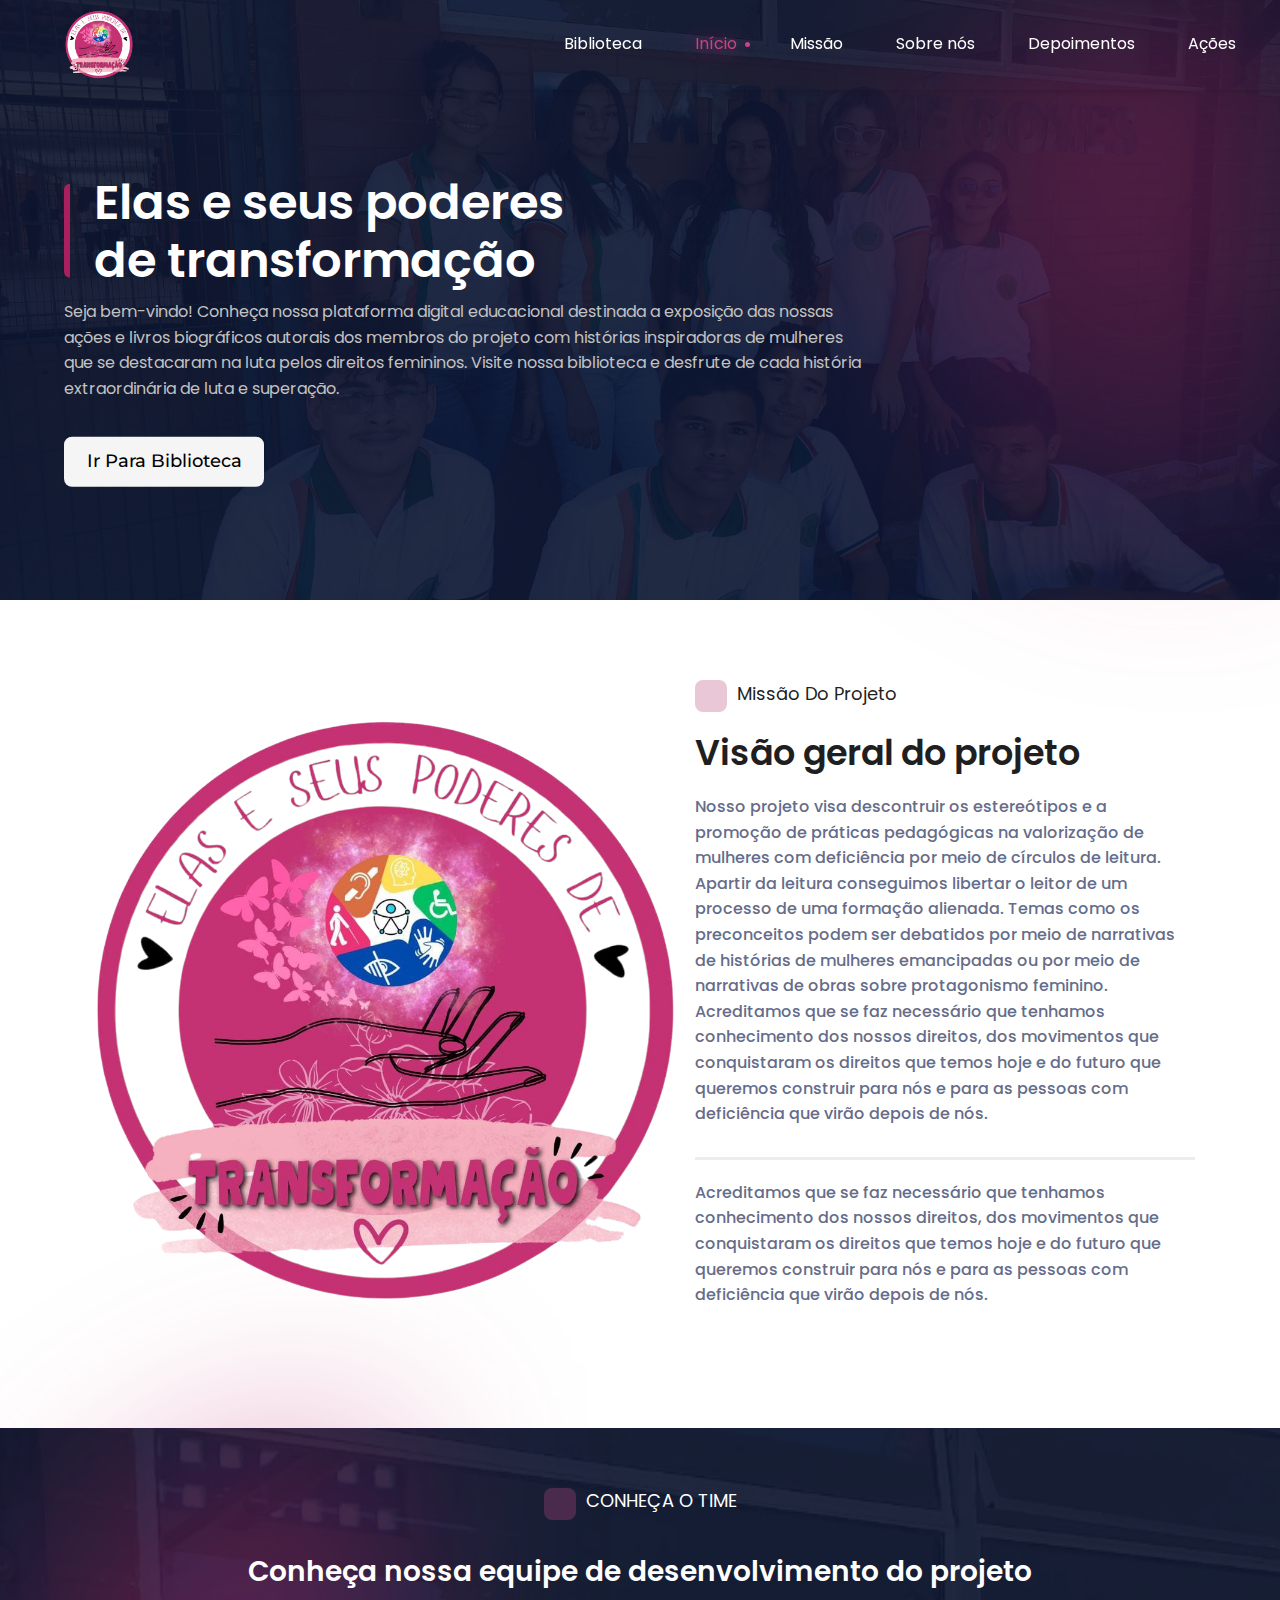
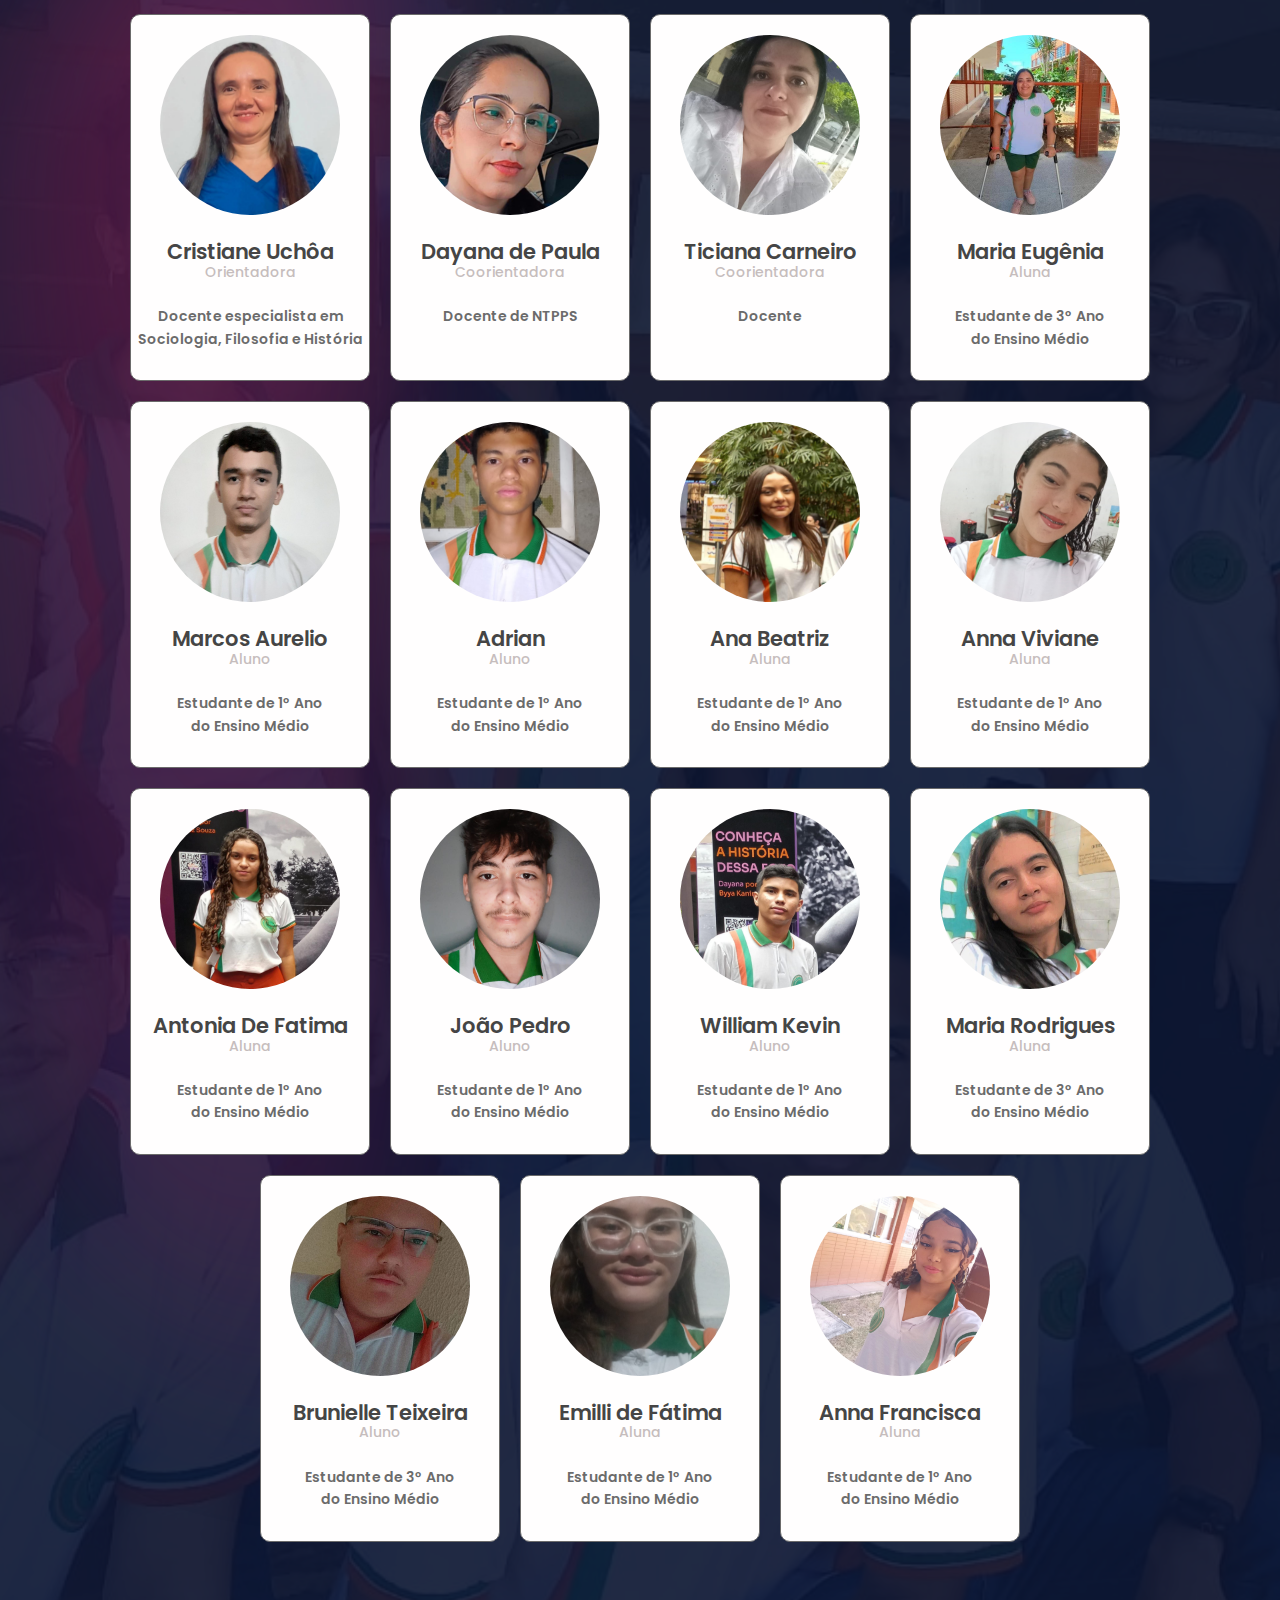
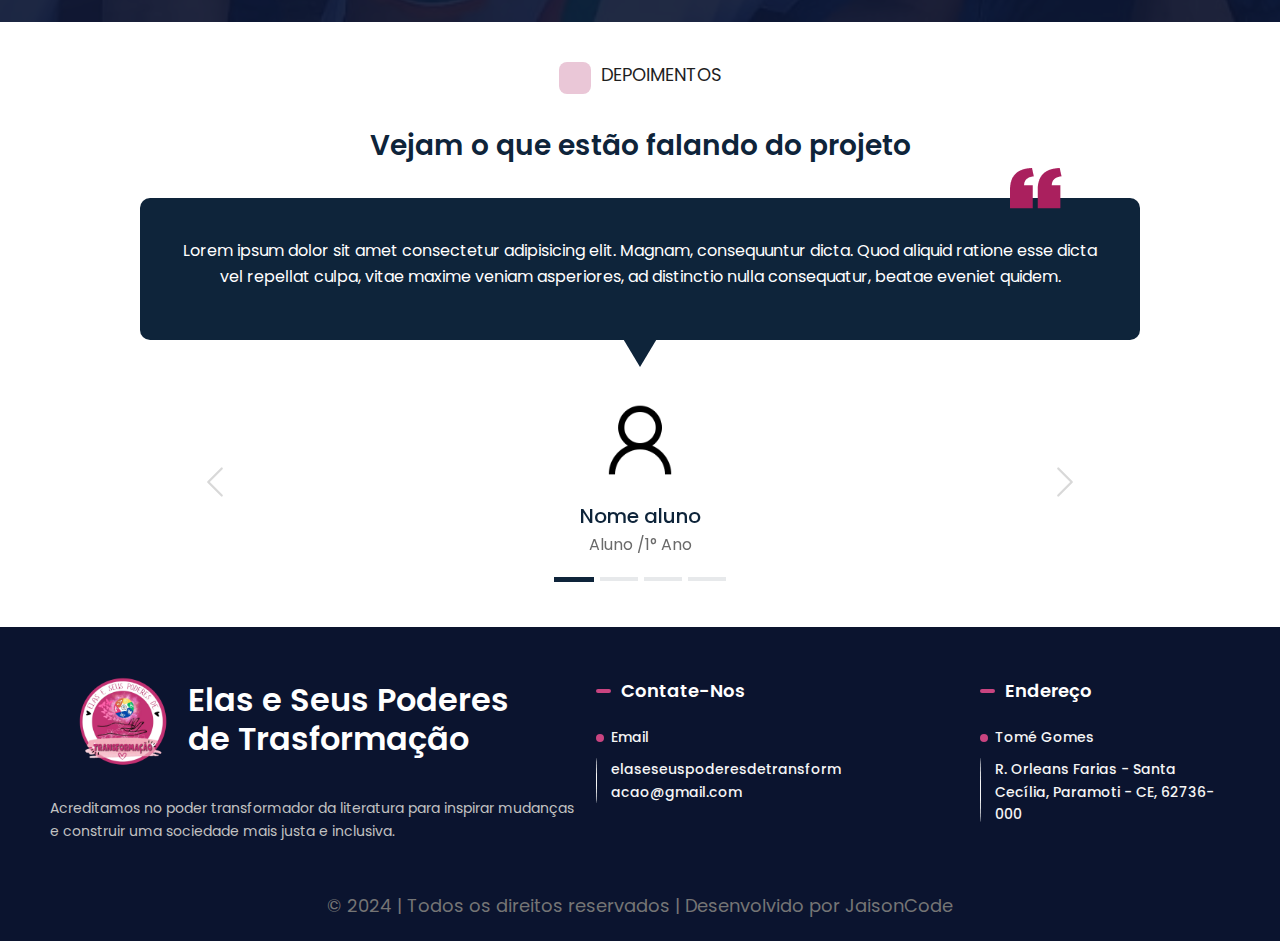
==== commit 98b33206: "add" ====
--- a/index.html
+++ b/index.html
@@ -3,7 +3,9 @@
   <head>
     <meta charset="UTF-8" />
     <meta name="viewport" content="width=device-width, initial-scale=1.0" />
-    <title>Landing Page do Projeto Científico</title>
+    <title>Elas e Seus Poderes de Transformação</title>
+
+    <link rel="shortcut icon" href="img/favicon_io/favicon-16x16.png" type="image/x-icon">
 
     <link
       href="https://cdn.jsdelivr.net/npm/bootstrap@5.3.3/dist/css/bootstrap.min.css"
@@ -210,6 +212,15 @@
 
           <span class="name-card">Maria Rodrigues</span>
           <span class="identification-card">Aluna</span>
+          <p class="intro-card">Estudante de 3° Ano <br />
+            do Ensino Médio</p>
+        </div>
+        <div class="card-team">
+          <img class="foto-perfil" src="img/bruniele.jpeg"
+           alt="" />
+
+          <span class="name-card">Brunielle Teixeira</span>
+          <span class="identification-card">Aluno</span>
           <p class="intro-card">Estudante de 3° Ano <br />
             do Ensino Médio</p>
         </div>
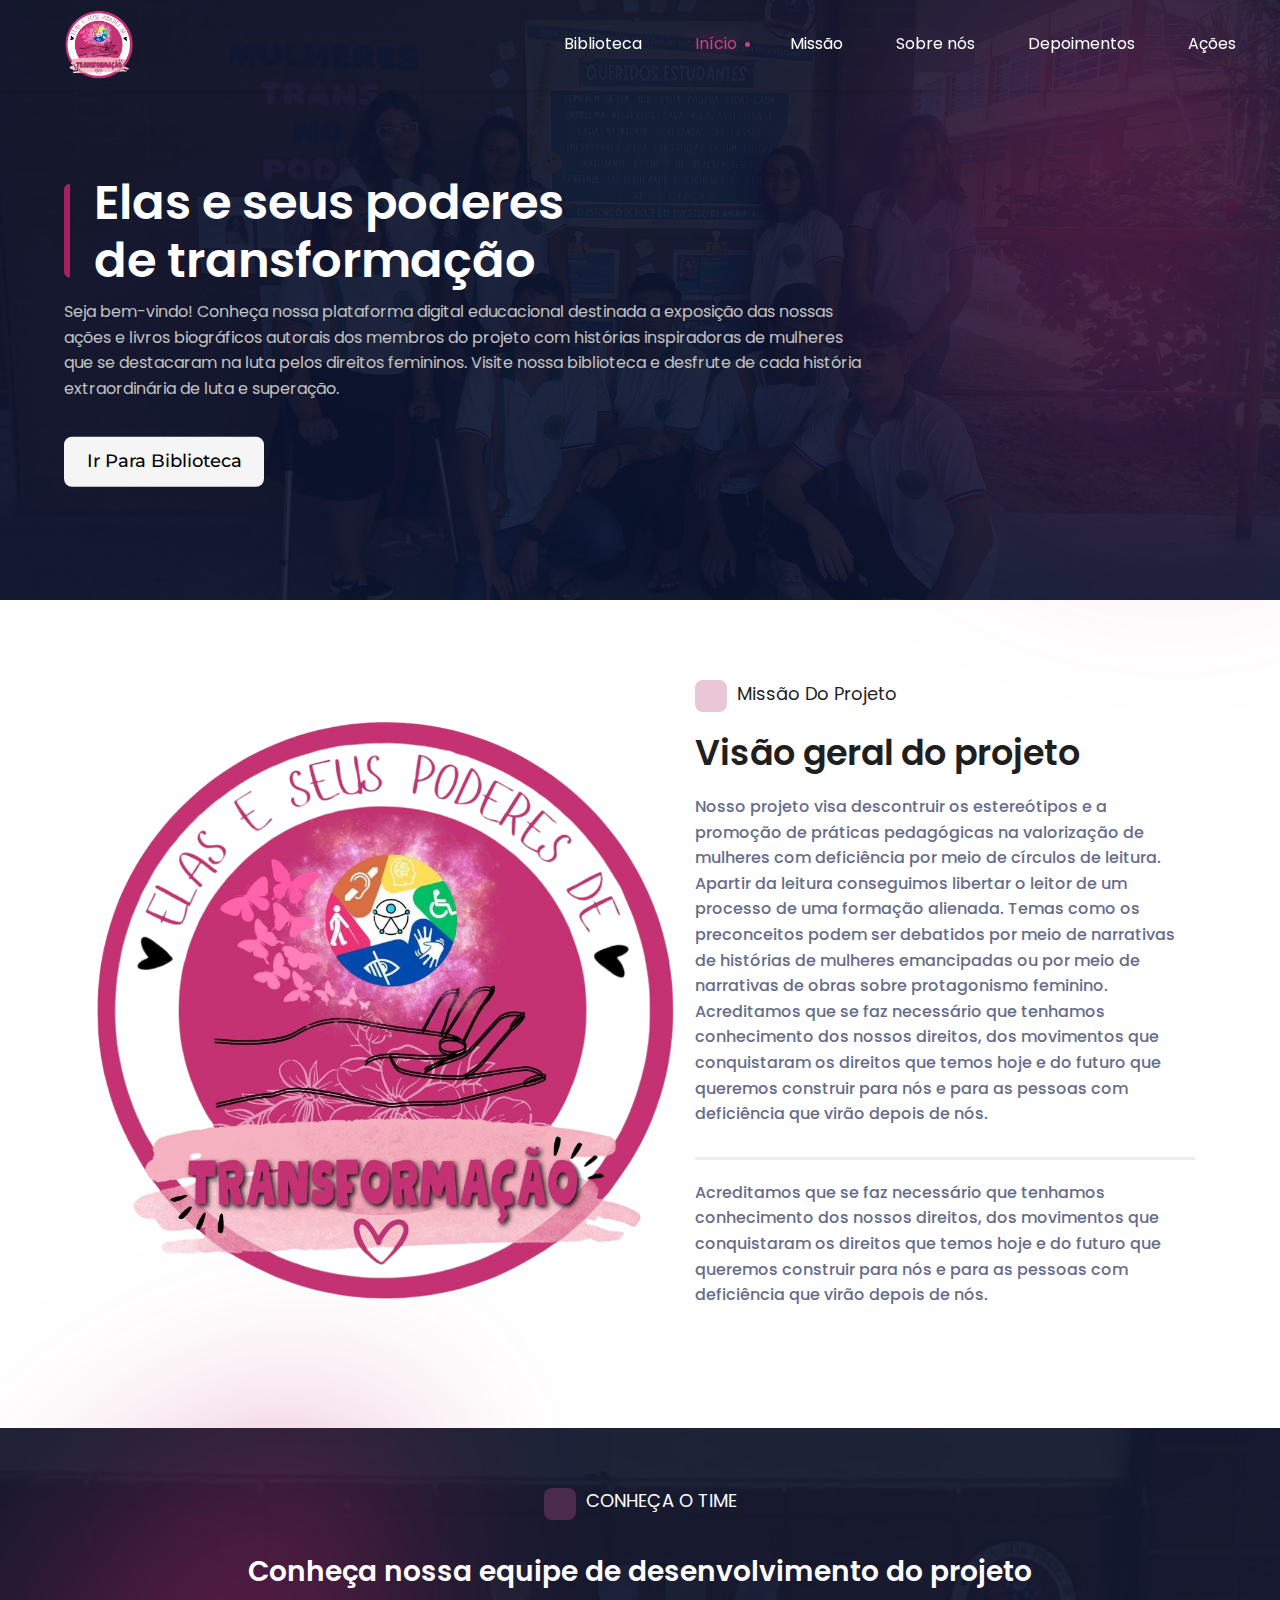
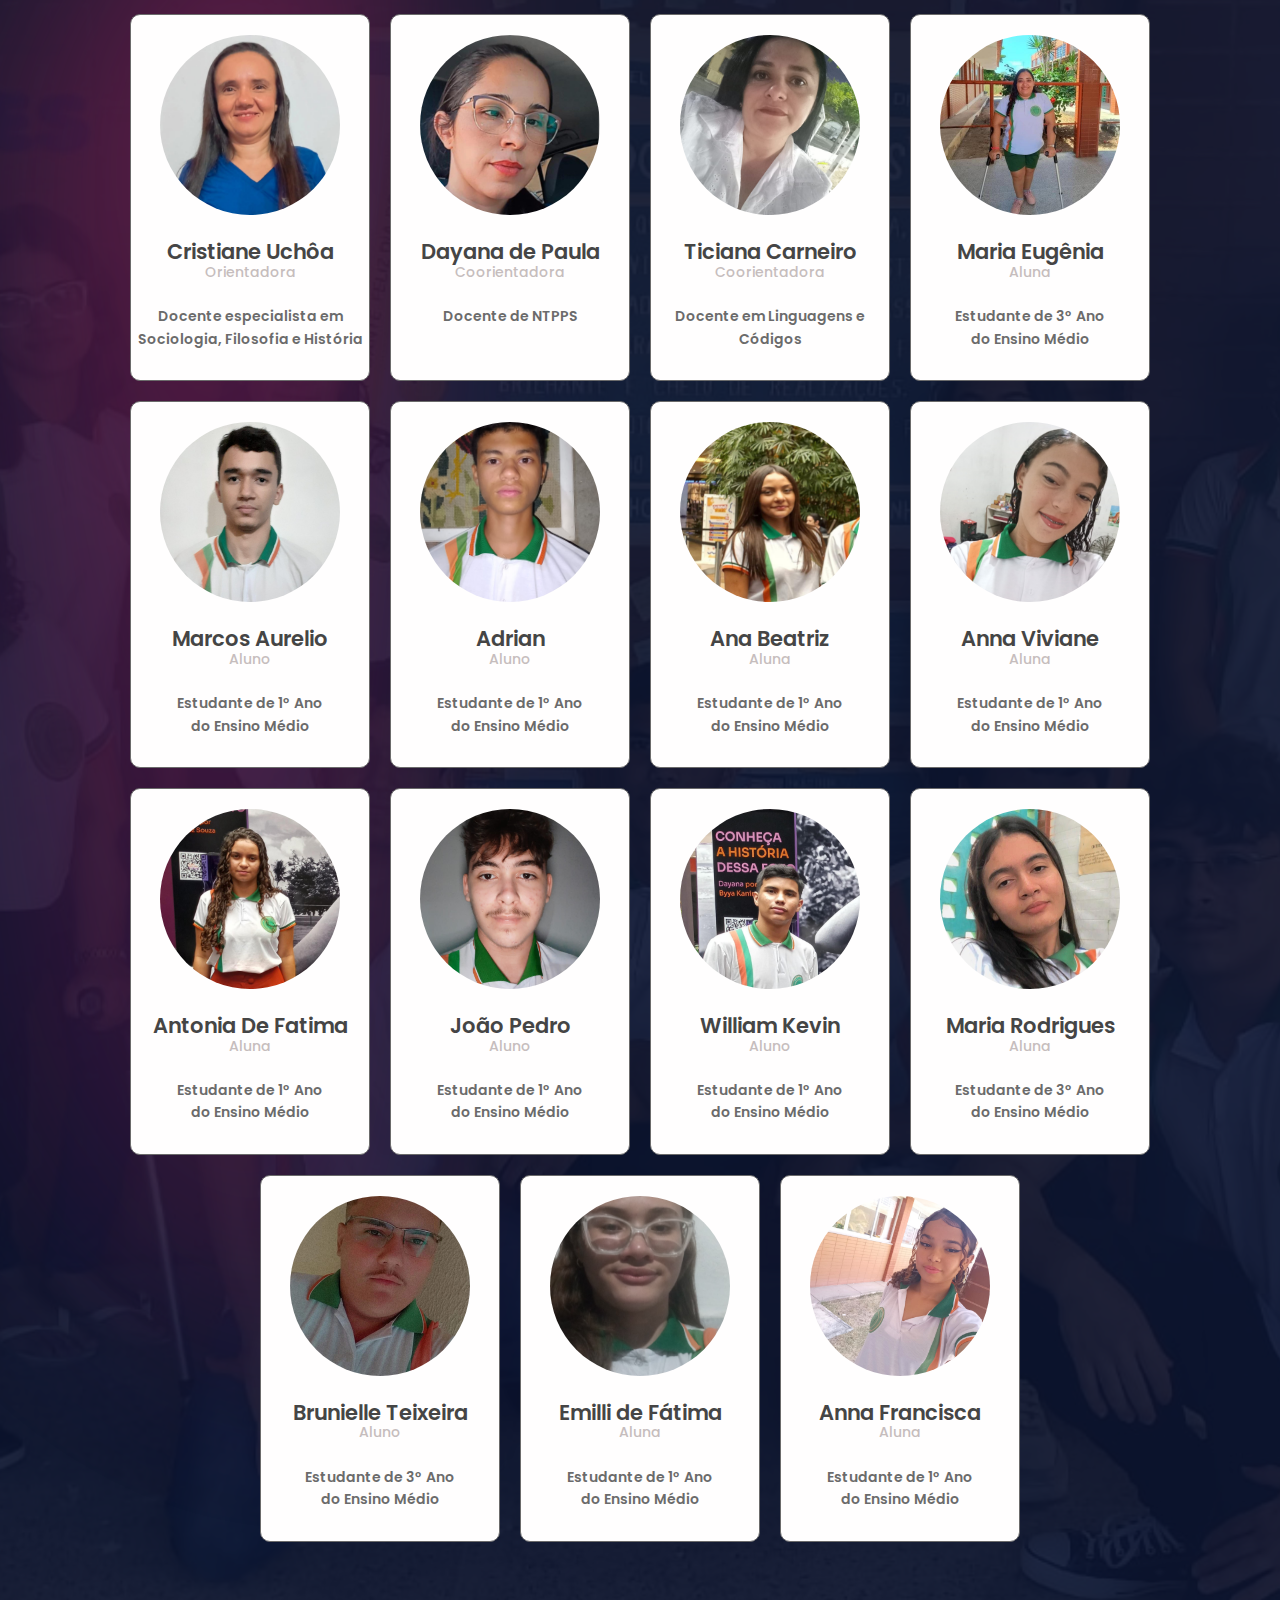
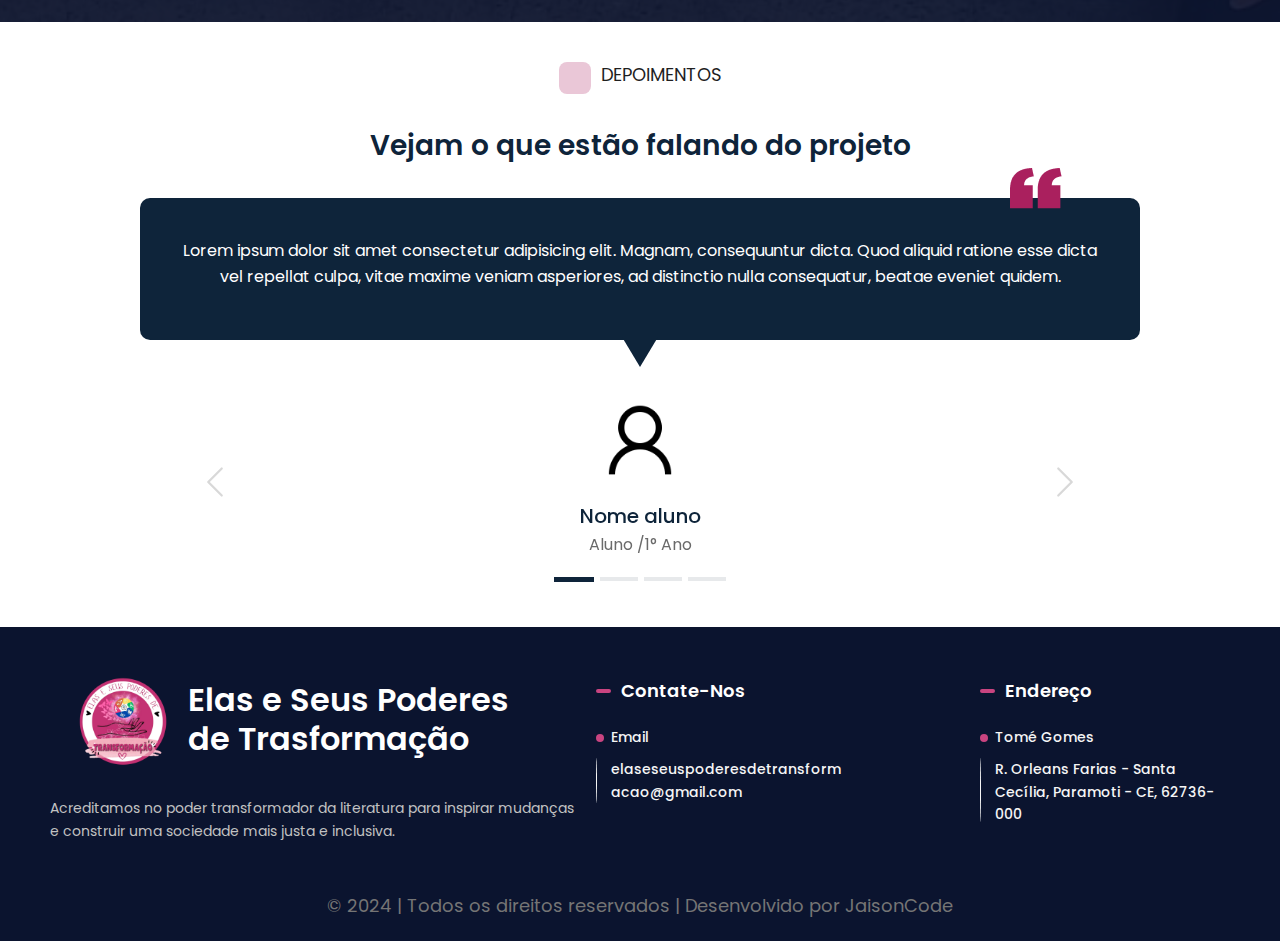
==== commit 274eebd5: "add" ====
--- a/index.html
+++ b/index.html
@@ -137,7 +137,7 @@
 
           <span class="name-card">Ticiana Carneiro</span>
           <span class="identification-card">Coorientadora</span>
-          <p class="intro-card">Docente</p>
+          <p class="intro-card">Docente em Linguagens e Códigos</p>
         </div>
         
         <div class="card-team">
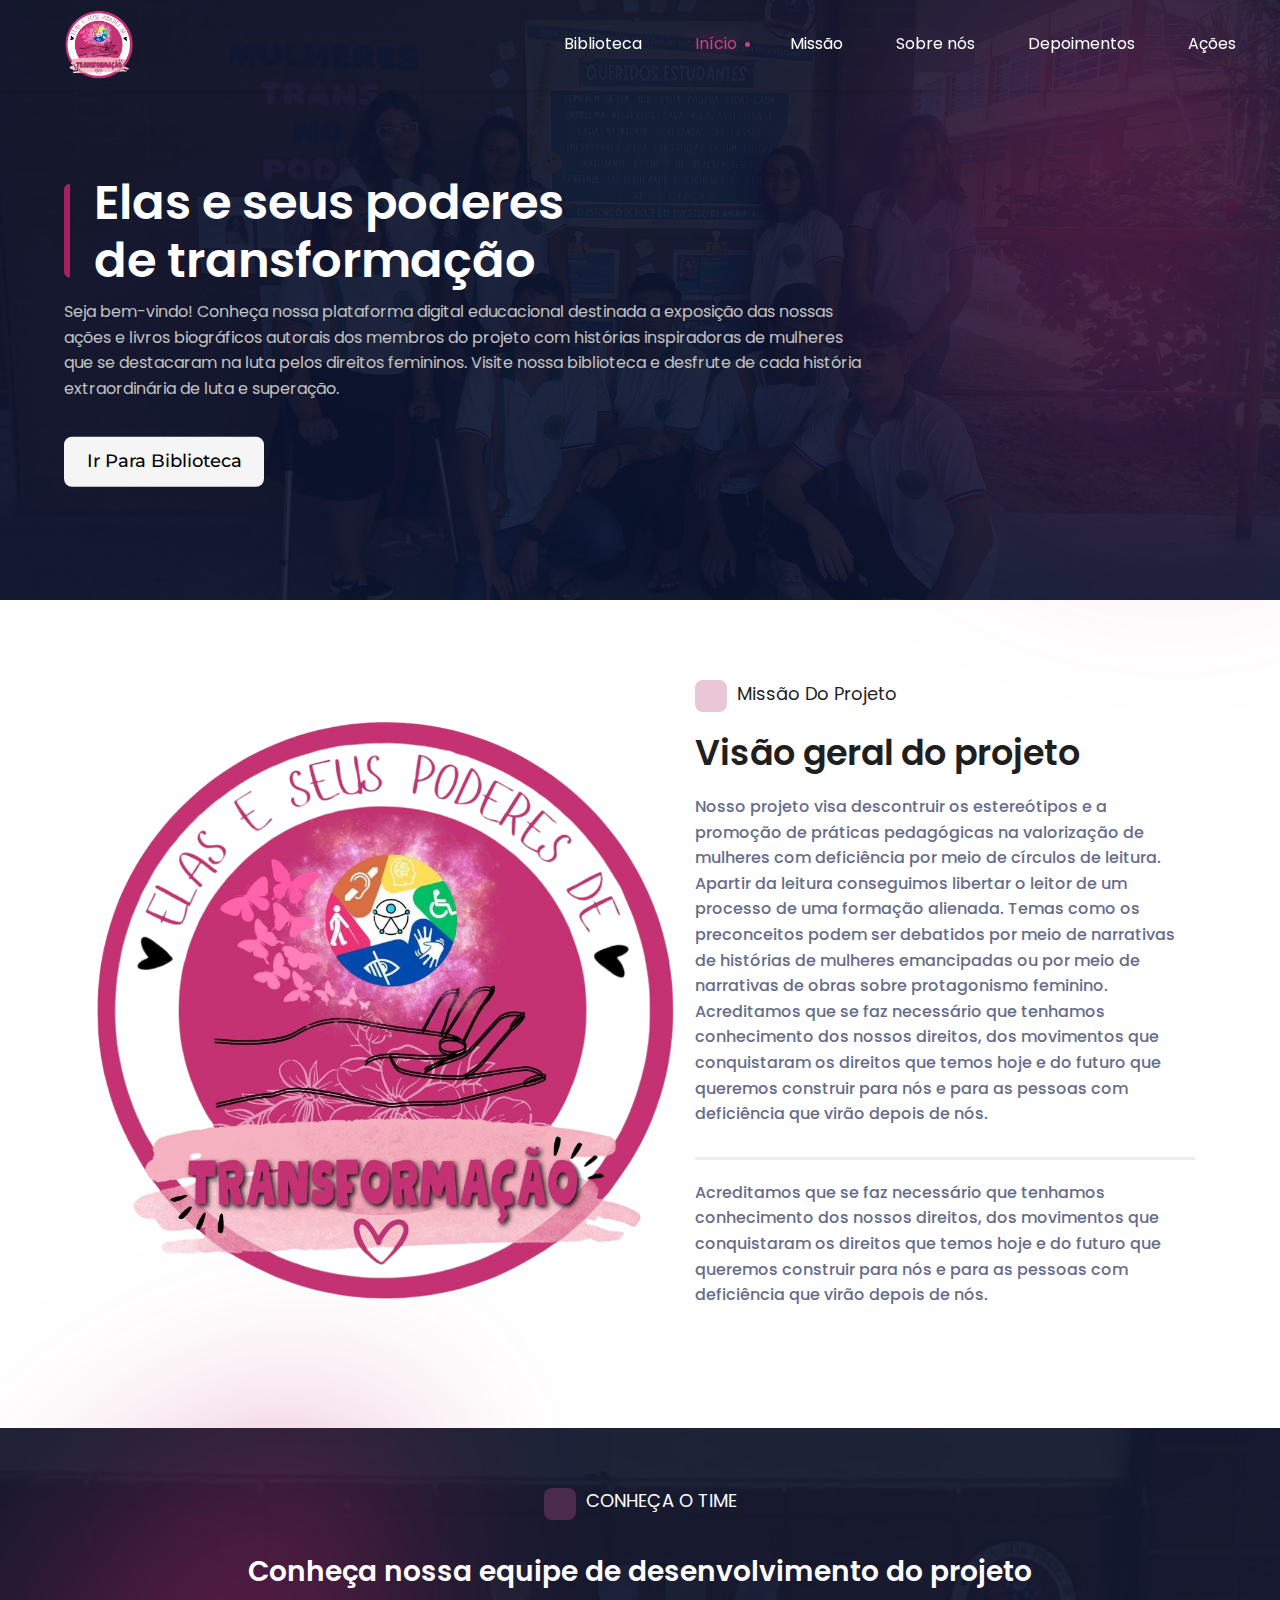
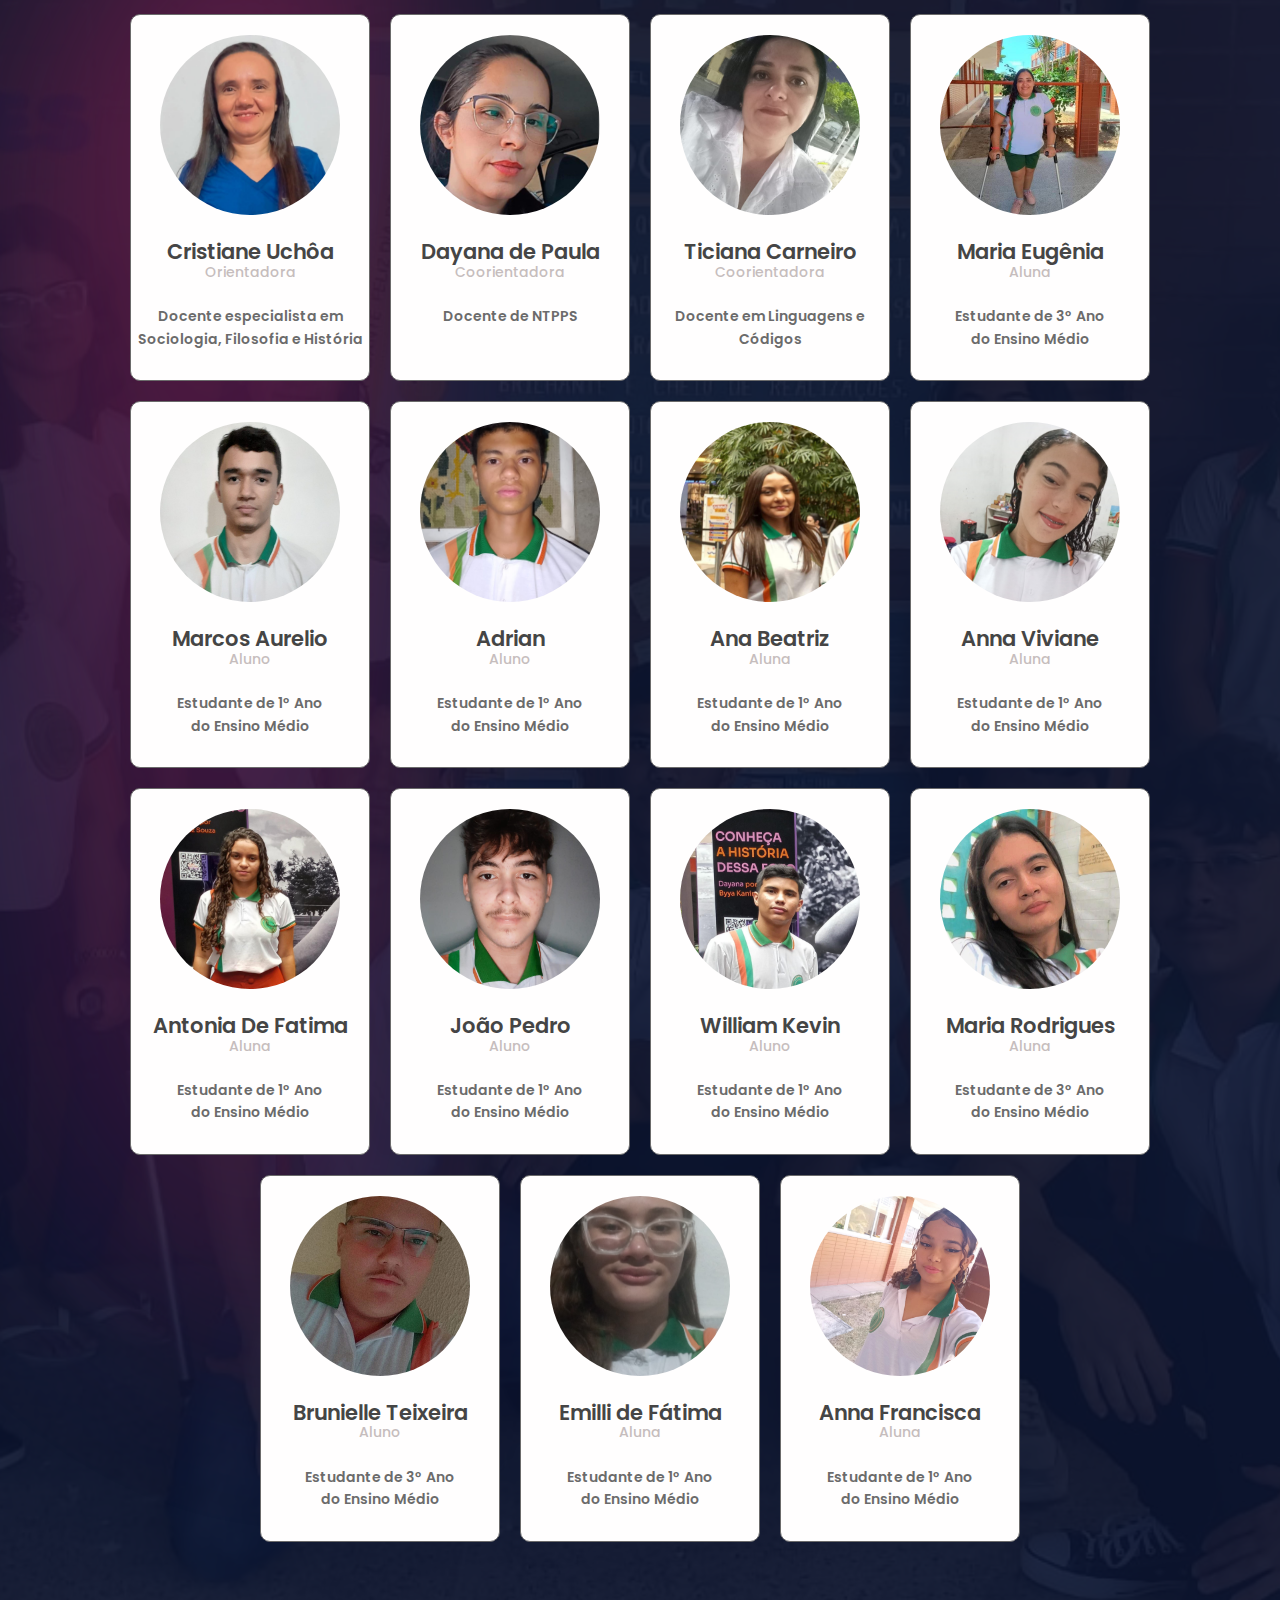
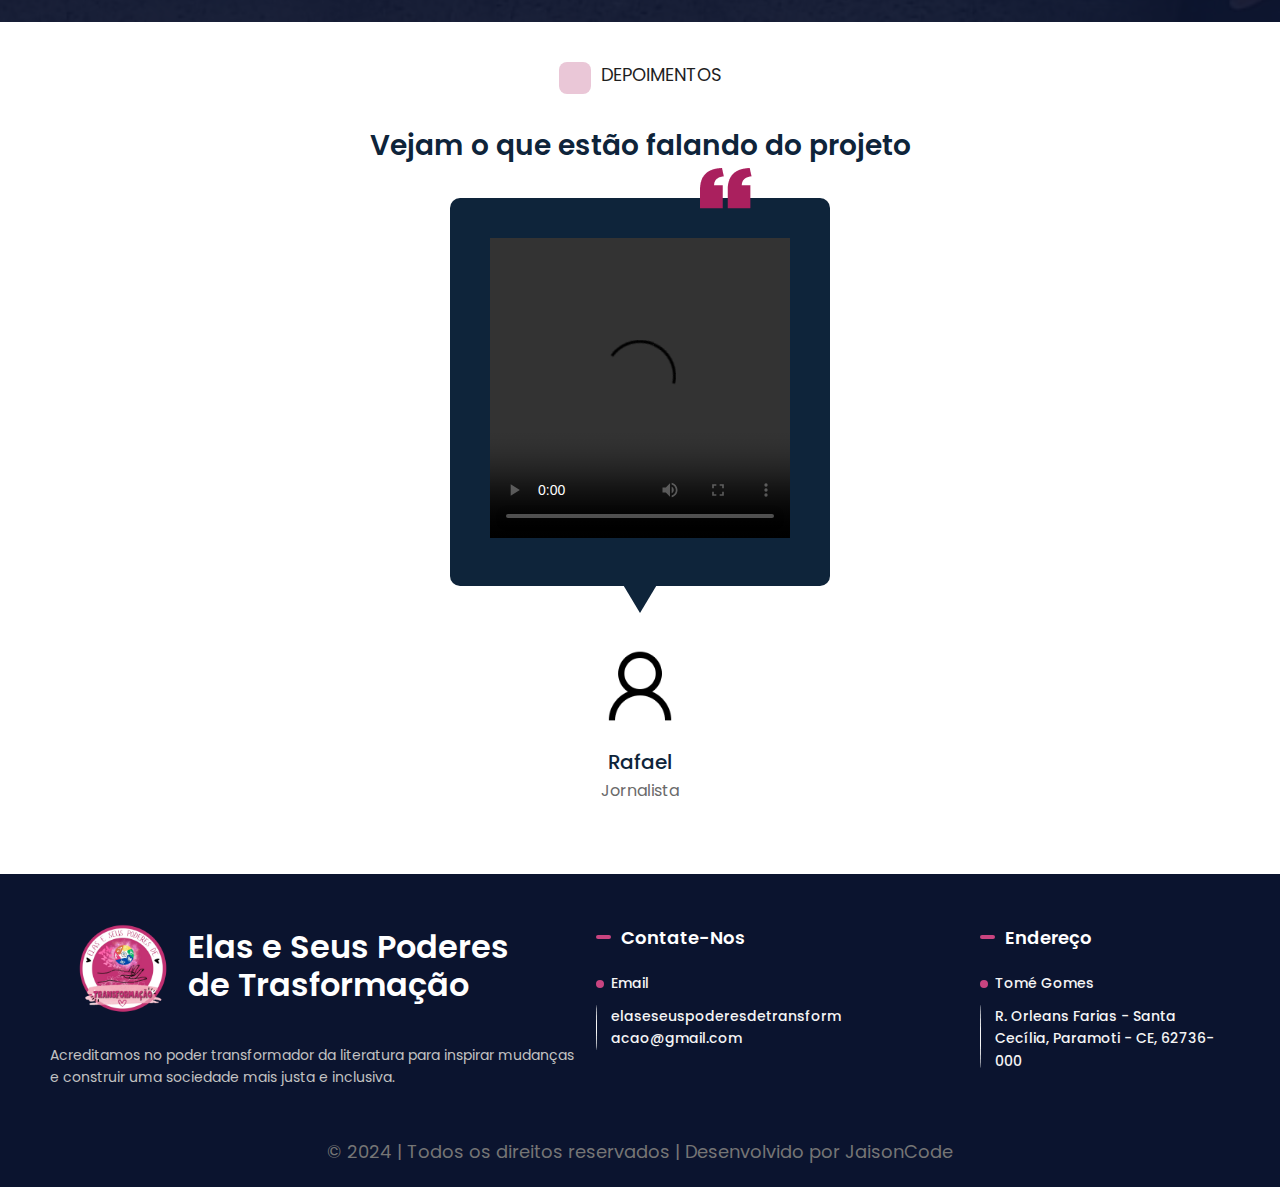
==== commit 14f65084: "add depoimentos" ====
--- a/index.html
+++ b/index.html
@@ -5,7 +5,11 @@
     <meta name="viewport" content="width=device-width, initial-scale=1.0" />
     <title>Elas e Seus Poderes de Transformação</title>
 
-    <link rel="shortcut icon" href="img/favicon_io/favicon-16x16.png" type="image/x-icon">
+    <link
+      rel="shortcut icon"
+      href="img/favicon_io/favicon-16x16.png"
+      type="image/x-icon"
+    />
 
     <link
       href="https://cdn.jsdelivr.net/npm/bootstrap@5.3.3/dist/css/bootstrap.min.css"
@@ -21,6 +25,24 @@
       referrerpolicy="no-referrer"
     />
     <link rel="stylesheet" href="css/style.css" />
+    <style>
+      .video-container {
+        position: relative;
+        padding-bottom: 56.25%; /* Proporção 16:9 */
+        height: 0;
+        overflow: hidden;
+        max-width: 100%;
+        background: #000;
+      }
+
+      .video-container iframe {
+        position: absolute;
+        top: 0;
+        left: 0;
+        width: 100%;
+        height: 100%;
+      }
+    </style>
   </head>
   <body>
     <header class="header">
@@ -44,7 +66,6 @@
               <li><a href="acoes.html">Ações</a></li>
             </ul>
           </nav>
-          
         </div>
       </div>
     </header>
@@ -121,7 +142,9 @@
 
           <span class="name-card">Cristiane Uchôa</span>
           <span class="identification-card">Orientadora</span>
-          <p class="intro-card">Docente especialista em Sociologia, Filosofia e História</p>
+          <p class="intro-card">
+            Docente especialista em Sociologia, Filosofia e História
+          </p>
         </div>
 
         <div class="card-team">
@@ -139,22 +162,26 @@
           <span class="identification-card">Coorientadora</span>
           <p class="intro-card">Docente em Linguagens e Códigos</p>
         </div>
-        
+
         <div class="card-team">
           <img class="foto-perfil" src="img/mariaEugenia.jpeg" alt="" />
 
           <span class="name-card">Maria Eugênia</span>
           <span class="identification-card">Aluna</span>
-          <p class="intro-card">Estudante de 3° Ano <br />
-            do Ensino Médio</p>
+          <p class="intro-card">
+            Estudante de 3° Ano <br />
+            do Ensino Médio
+          </p>
         </div>
         <div class="card-team">
           <img class="foto-perfil" src="img/marcosAurelio.jpeg" alt="" />
 
           <span class="name-card">Marcos Aurelio</span>
           <span class="identification-card">Aluno</span>
-          <p class="intro-card">Estudante de 1° Ano <br />
-            do Ensino Médio</p>
+          <p class="intro-card">
+            Estudante de 1° Ano <br />
+            do Ensino Médio
+          </p>
         </div>
         <div class="card-team">
           <img class="foto-perfil" src="img/adrian.jpeg" alt="" />
@@ -171,76 +198,100 @@
 
           <span class="name-card">Ana Beatriz</span>
           <span class="identification-card">Aluna</span>
-          <p class="intro-card">Estudante de 1° Ano <br />
-            do Ensino Médio</p>
+          <p class="intro-card">
+            Estudante de 1° Ano <br />
+            do Ensino Médio
+          </p>
         </div>
         <div class="card-team">
           <img class="foto-perfil" src="img/AnnaViviane.png" alt="" />
 
           <span class="name-card">Anna Viviane</span>
           <span class="identification-card">Aluna</span>
-          <p class="intro-card">Estudante de 1° Ano <br />
-            do Ensino Médio</p>
+          <p class="intro-card">
+            Estudante de 1° Ano <br />
+            do Ensino Médio
+          </p>
         </div>
         <div class="card-team">
           <img class="foto-perfil" src="img/antoniaDeFatima.jpeg" alt="" />
 
           <span class="name-card">Antonia De Fatima</span>
           <span class="identification-card">Aluna</span>
-          <p class="intro-card">Estudante de 1° Ano <br />
-            do Ensino Médio</p>
+          <p class="intro-card">
+            Estudante de 1° Ano <br />
+            do Ensino Médio
+          </p>
         </div>
         <div class="card-team">
           <img class="foto-perfil" src="img/joaoPedro.jpeg" alt="" />
 
           <span class="name-card">João Pedro</span>
           <span class="identification-card">Aluno</span>
-          <p class="intro-card">Estudante de 1° Ano <br />
-            do Ensino Médio</p>
+          <p class="intro-card">
+            Estudante de 1° Ano <br />
+            do Ensino Médio
+          </p>
         </div>
         <div class="card-team">
           <img class="foto-perfil" src="img/williamKevin.jpeg" alt="" />
 
           <span class="name-card">William Kevin</span>
           <span class="identification-card">Aluno</span>
-          <p class="intro-card">Estudante de 1° Ano <br />
-            do Ensino Médio</p>
-        </div>
-        <div class="card-team">
-          <img class="foto-perfil" src="img/mariaRodrigues.jpg
-          " alt="" />
+          <p class="intro-card">
+            Estudante de 1° Ano <br />
+            do Ensino Médio
+          </p>
+        </div>
+        <div class="card-team">
+          <img
+            class="foto-perfil"
+            src="img/mariaRodrigues.jpg
+          "
+            alt=""
+          />
 
           <span class="name-card">Maria Rodrigues</span>
           <span class="identification-card">Aluna</span>
-          <p class="intro-card">Estudante de 3° Ano <br />
-            do Ensino Médio</p>
-        </div>
-        <div class="card-team">
-          <img class="foto-perfil" src="img/bruniele.jpeg"
-           alt="" />
+          <p class="intro-card">
+            Estudante de 3° Ano <br />
+            do Ensino Médio
+          </p>
+        </div>
+        <div class="card-team">
+          <img class="foto-perfil" src="img/bruniele.jpeg" alt="" />
 
           <span class="name-card">Brunielle Teixeira</span>
           <span class="identification-card">Aluno</span>
-          <p class="intro-card">Estudante de 3° Ano <br />
-            do Ensino Médio</p>
-        </div>
-        <div class="card-team">
-          <img class="foto-perfil" src="img/emilli.jpeg"
-           alt="" />
+          <p class="intro-card">
+            Estudante de 3° Ano <br />
+            do Ensino Médio
+          </p>
+        </div>
+        <div class="card-team">
+          <img class="foto-perfil" src="img/emilli.jpeg" alt="" />
 
           <span class="name-card">Emilli de Fátima</span>
           <span class="identification-card">Aluna</span>
-          <p class="intro-card">Estudante de 1° Ano <br />
-            do Ensino Médio</p>
-        </div>
-        <div class="card-team">
-          <img class="foto-perfil" src="img/annaFrancisca.jpg
-          " alt="" />
+          <p class="intro-card">
+            Estudante de 1° Ano <br />
+            do Ensino Médio
+          </p>
+        </div>
+        <div class="card-team">
+          <img
+            class="foto-perfil"
+            src="img/annaFrancisca.jpg
+          "
+            alt=""
+          />
 
           <span class="name-card">Anna Francisca</span>
           <span class="identification-card">Aluna</span>
-          <p class="intro-card">Estudante de 1° Ano <br />
-            do Ensino Médio</p>
+          <p class="intro-card">
+            Estudante de 1° Ano <br />
+            do Ensino Médio
+          </p>
         </div>
       </div>
     </section>
@@ -253,130 +304,18 @@
       <span class="description-section black"
         >Vejam o que estão falando do projeto</span
       >
-      <div id="carouselExampleCaptions" class="carousel slide">
-        <div class="carousel-indicators">
-          <button
-            type="button"
-            data-bs-target="#carouselExampleCaptions"
-            data-bs-slide-to="0"
-            class="active"
-            aria-current="true"
-            aria-label="Slide 1"
-          ></button>
-          <button
-            type="button"
-            data-bs-target="#carouselExampleCaptions"
-            data-bs-slide-to="1"
-            aria-label="Slide 2"
-          ></button>
-          <button
-            type="button"
-            data-bs-target="#carouselExampleCaptions"
-            data-bs-slide-to="2"
-            aria-label="Slide 3"
-          ></button>
-          <button
-            type="button"
-            data-bs-target="#carouselExampleCaptions"
-            data-bs-slide-to="3"
-            aria-label="Slide 4"
-          ></button>
-        </div>
-        <div class="carousel-inner">
-          <div class="carousel-item active">
-            <div class="content-depoimentos">
-              <div class="box">
-                <p>
-                  Lorem ipsum dolor sit amet consectetur adipisicing elit. Magnam, consequuntur dicta. Quod aliquid ratione esse dicta vel repellat culpa, vitae maxime veniam asperiores, ad distinctio nulla consequatur, beatae eveniet quidem.
-                </p>
-              </div>
-              <div class="card-depoimento">
-                <img
-                  class="foto-perfil perfil-depoimento"
-                  src="img/user.png"
-                />
-
-                <span class="name-card name-depoimento">Nome aluno</span>
-                <span class="identification-depoimento">Aluno /1° Ano</span>
-              </div>
-            </div>
-          </div>
-          <div class="carousel-item">
-            <div class="content-depoimentos">
-              <div class="box">
-                <p>Nosso projeto visa promover a equidade de gênero e o</p>
-              </div>
-              <div class="card-depoimento">
-                <img
-                  class="foto-perfil perfil-depoimento"
-                  src="img/user.png"
-                  alt=""
-                />
-
-                <span class="name-card name-depoimento">Nome aluno</span>
-                <span class="identification-depoimento">Aluna /3° Ano</span>
-              </div>
-            </div>
-          </div>
-          <div class="carousel-item">
-            <div class="content-depoimentos">
-              <div class="box">
-                <p>
-                  Lorem ipsum dolor sit amet consectetur adipisicing elit. Consequatur quod similique omnis distinctio, ipsam, fugit dolores ut placeat aut doloremque dolorum quaerat totam et, enim sed! Tempora nulla eum tenetur. Lorem ipsum dolor sit amet consectetur adipisicing elit. Natus magni impedit laboriosam! Officiis, placeat iusto ipsam suscipit, modi exercitationem incidunt nihil cum non rem beatae, temporibus quis cupiditate! Praesentium, natus?
-                </p>
-              </div>
-              <div class="card-depoimento">
-                <img
-                  class="foto-perfil perfil-depoimento"
-                  src="img/user.png"
-                  alt=""
-                />
-
-                <span class="name-card name-depoimento">Nome aluno</span>
-                <span class="identification-depoimento">Aluno /2° Ano</span>
-              </div>
-            </div>
-          </div>
-
-          <div class="carousel-item">
-            <div class="content-depoimentos">
-              <div class="box">
-                <p>
-                  Lorem ipsum dolor sit amet, consectetur adipisicing elit. Recusandae itaque quo rerum nostrum, odit dolorum dignissimos quaerat facere corrupti, pariatur aspernatur ad? Impedit velit fugit explicabo. Ad cupiditate cumque ea! çLorem ipsum dolor sit amet consectetur adipisicing elit. Laboriosam repellendus libero dolor incidunt reprehenderit rerum debitis! Deserunt odit sint assumenda ab quos, molestias in fugiat praesentium, ipsa, voluptatum accusantium officiis! Lorem ipsum dolor sit amet consectetur adipisicing elit. Molestias repellendus dolore, quia quidem laboriosam possimus quos recusandae esse iusto! Ipsam, nisi animi? Hic aliquam assumenda neque autem culpa dolor laudantium!
-                </p>
-              </div>
-              <div class="card-depoimento">
-                <img
-                  class="foto-perfil perfil-depoimento"
-                  src="img/user.png"
-                  alt=""
-                />
-
-                <span class="name-card name-depoimento">Maria Rodrigues</span>
-                <span class="identification-depoimento">Aluna /3° Ano</span>
-              </div>
-            </div>
-            <div class="carousel-caption d-none d-md-block"></div>
-          </div>
-        </div>
-        <button
-          class="carousel-control-prev"
-          type="button"
-          data-bs-target="#carouselExampleCaptions"
-          data-bs-slide="prev"
-        >
-          <span class="carousel-control-prev-icon" aria-hidden="true"></span>
-          <span class="visually-hidden">Previous</span>
-        </button>
-        <button
-          class="carousel-control-next"
-          type="button"
-          data-bs-target="#carouselExampleCaptions"
-          data-bs-slide="next"
-        >
-          <span class="carousel-control-next-icon" aria-hidden="true"></span>
-          <span class="visually-hidden">Next</span>
-        </button>
+      <div class="content-depoimentos">
+        <div class="box">
+          <video controls height="300">
+            <source src="depoimentos.mp4">
+          </video>
+        </div>
+        <div class="card-depoimento">
+          <img class="foto-perfil perfil-depoimento" src="img/user.png" />
+
+          <span class="name-card name-depoimento">Rafael</span>
+          <span class="identification-depoimento">Jornalista</span>
+        </div>
       </div>
     </section>
 
@@ -393,7 +332,7 @@
           </p>
         </div>
         <div class="contate-us">
-          <div class="opc-footer" >
+          <div class="opc-footer">
             <div class="info-footer">
               <span class="header-info">Contate-Nos</span>
 
--- a/css/style.css
+++ b/css/style.css
@@ -477,6 +477,7 @@
 
 .box {
     background-color: #0E243A;
+    
     max-height: auto;
     max-width: 100rem;
     padding: 4rem 4rem;
@@ -488,6 +489,12 @@
 .box p {
     height: auto;
     width: auto;
+    text-align: center;
+}
+
+.box iframe{
+    width: 40vw;
+    height: 47vh;
     text-align: center;
 }
 
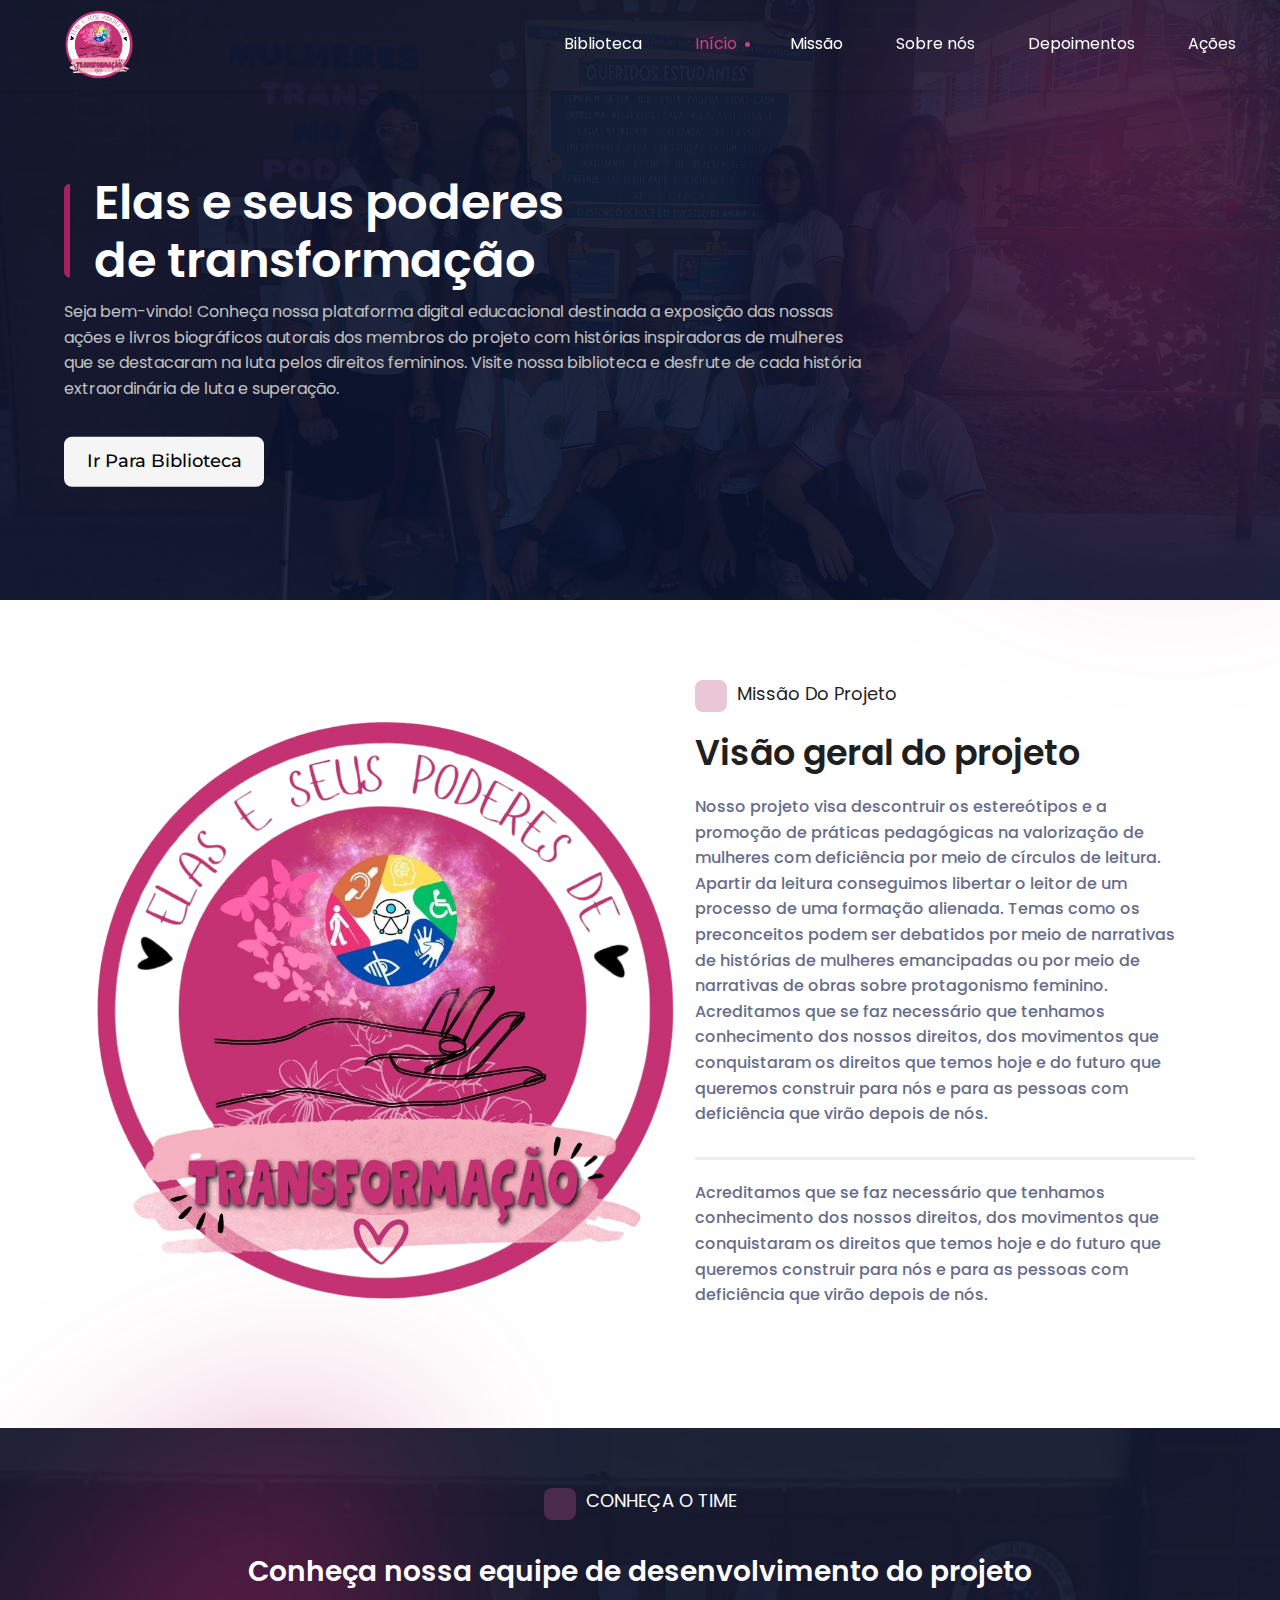
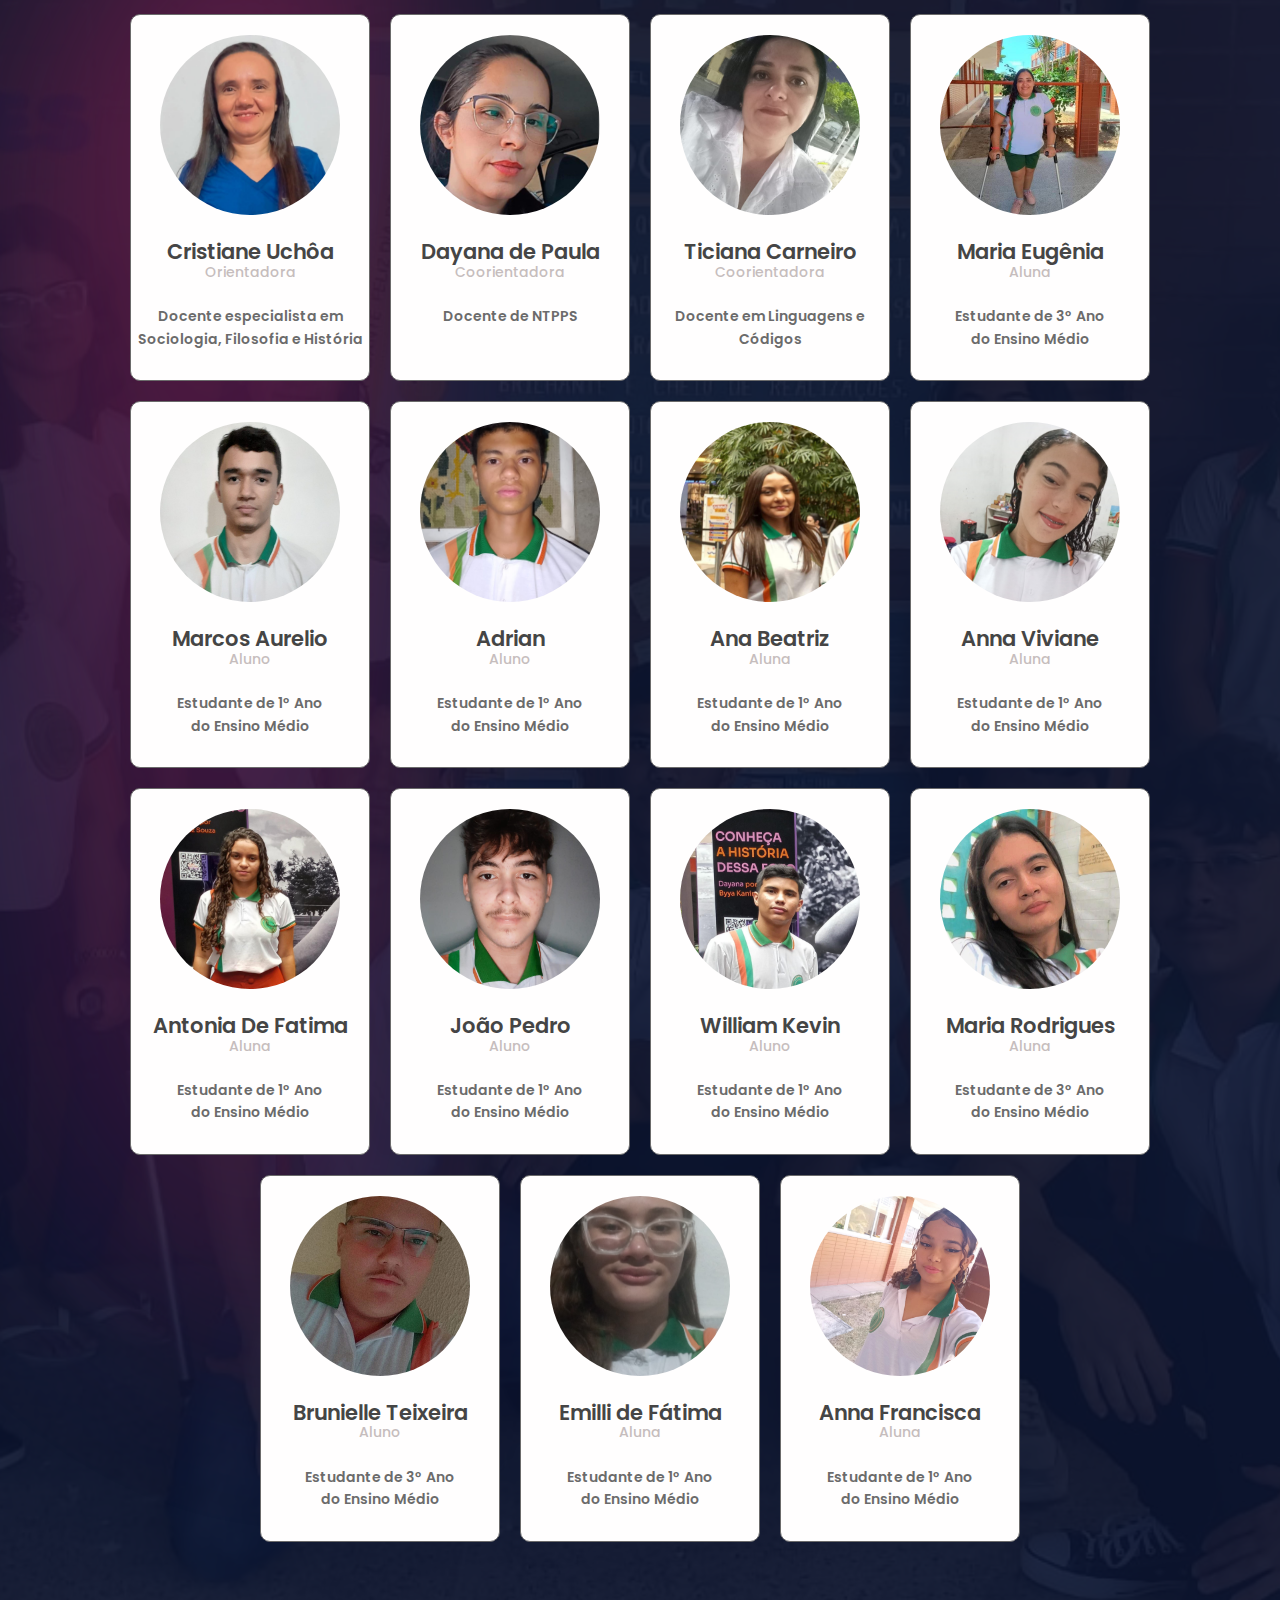
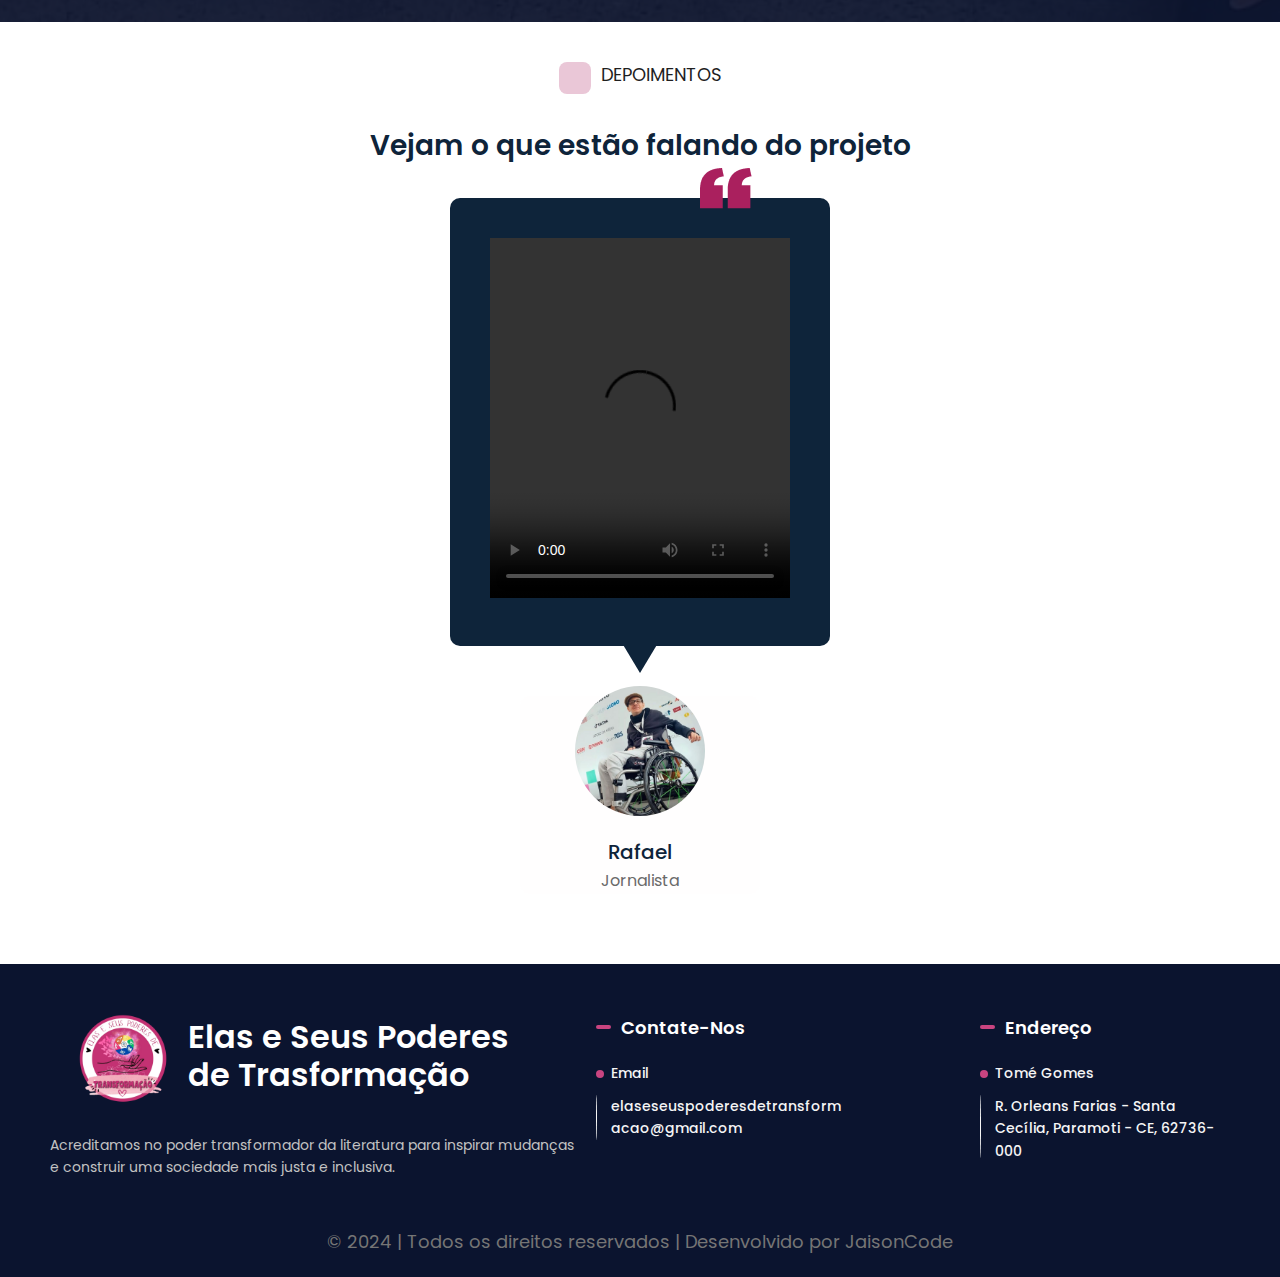
==== commit 9081818d: "correção de nomes" ====
--- a/index.html
+++ b/index.html
@@ -311,7 +311,7 @@
           </video>
         </div>
         <div class="card-depoimento">
-          <img class="foto-perfil perfil-depoimento" src="img/user.png" />
+          <img class="foto-perfil" src="img/rafael.jpeg" style="width: 130px; height: 130px; margin-top: -10px;">
 
           <span class="name-card name-depoimento">Rafael</span>
           <span class="identification-depoimento">Jornalista</span>
--- a/css/style.css
+++ b/css/style.css
@@ -492,9 +492,8 @@
     text-align: center;
 }
 
-.box iframe{
-    width: 40vw;
-    height: 47vh;
+.box video{
+    height: 40vh;
     text-align: center;
 }
 
@@ -531,23 +530,9 @@
     margin-top: -5rem;
     margin-bottom: 3rem;
     border: none;
-    background-color: transparent;
-
-}
-
-.card-depoimento img{
-    height: 10rem;
-    object-fit: contain;
-}
-
-.perfil-depoimento {
-    width: 12.6rem;
-    height: 12.6rem;
-    margin: 0rem auto;
 }
 
 .name-depoimento {
-    margin-top: 1rem;
     font-size: 2rem;
     font-weight: 500;
     color: #0E243A;
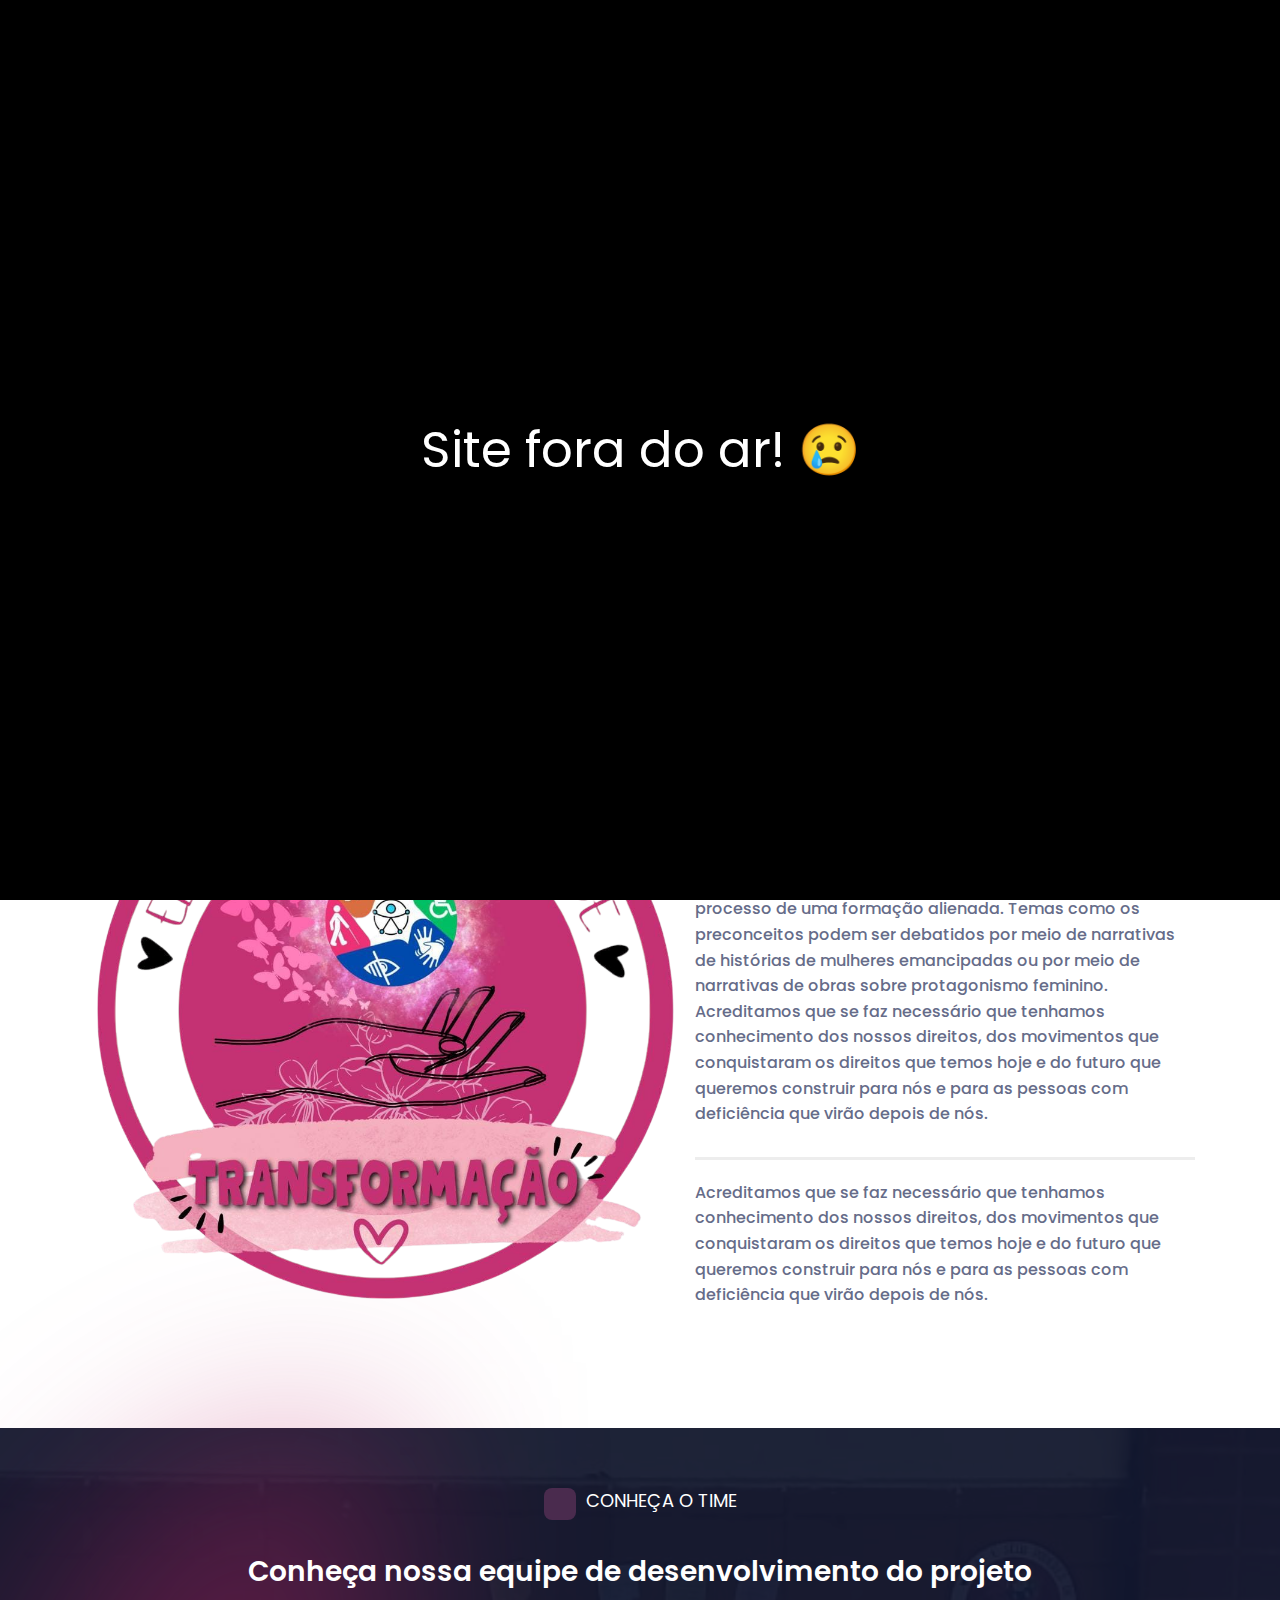
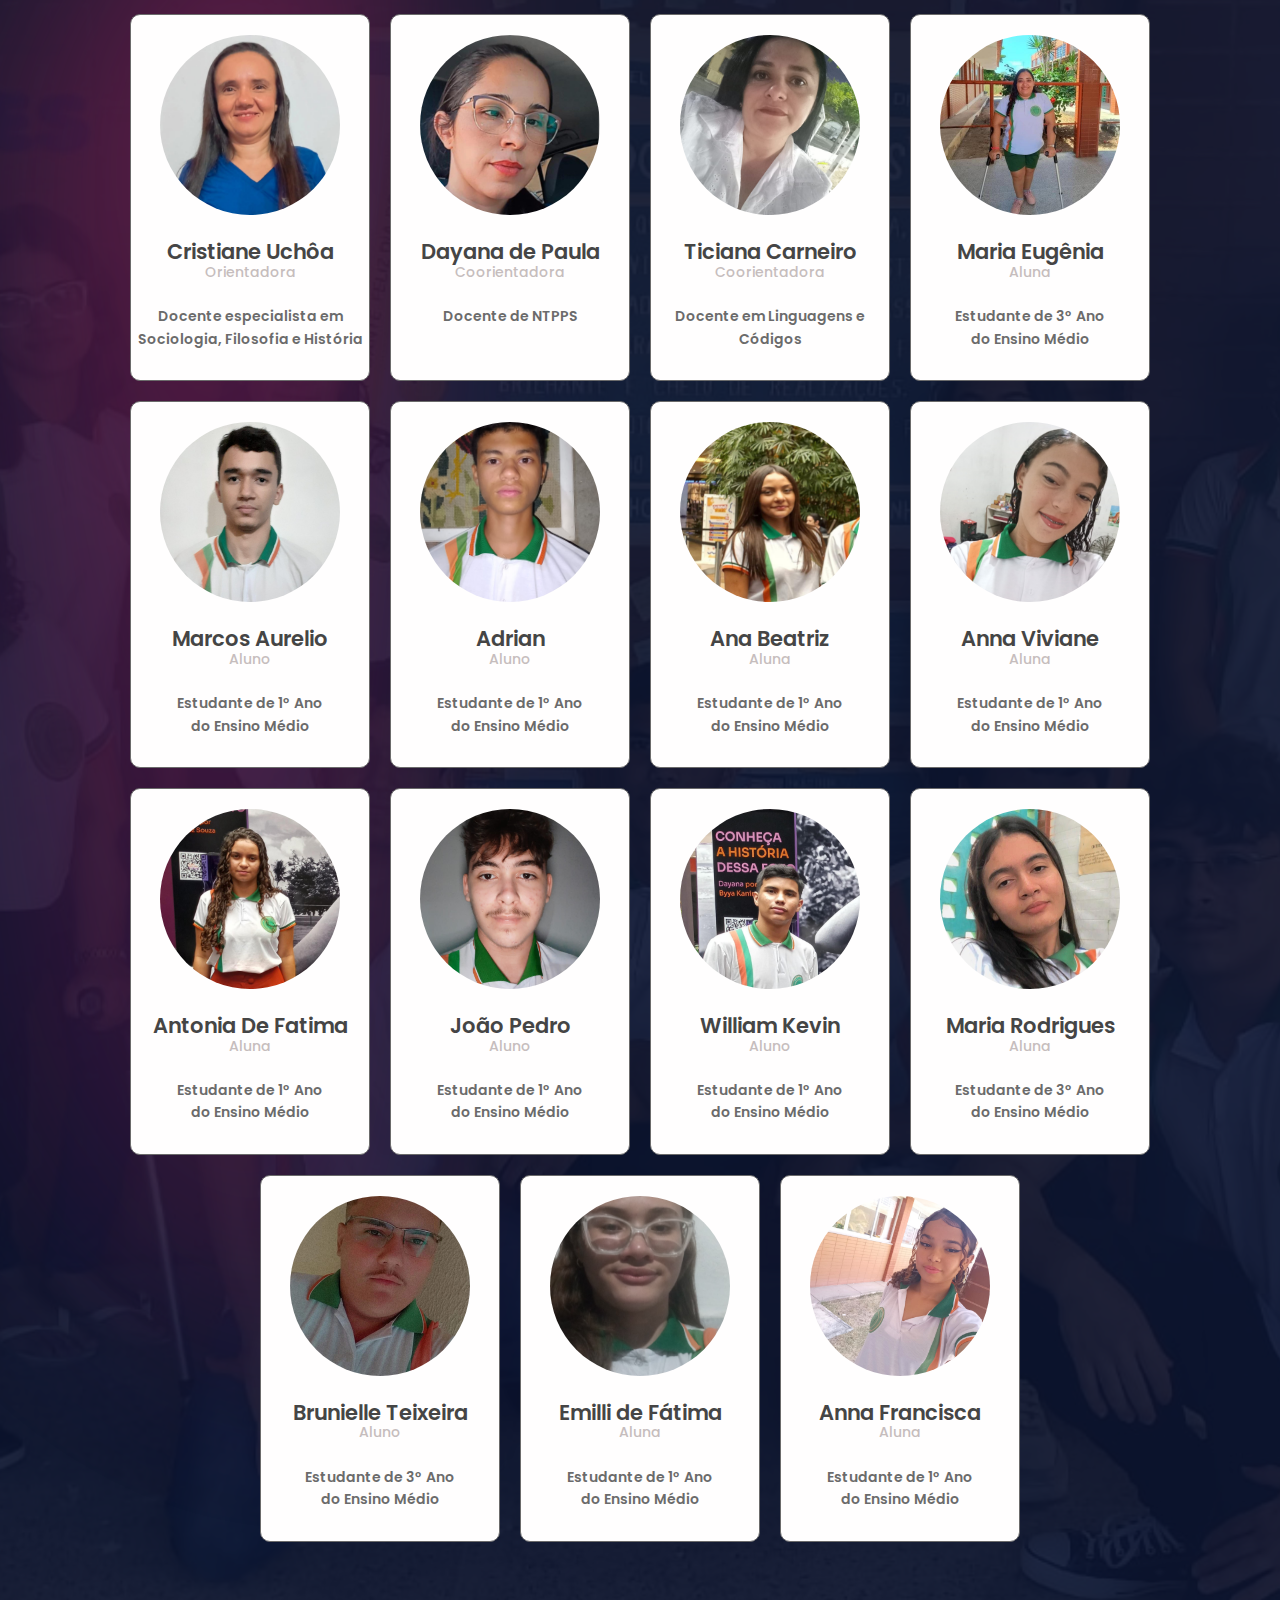
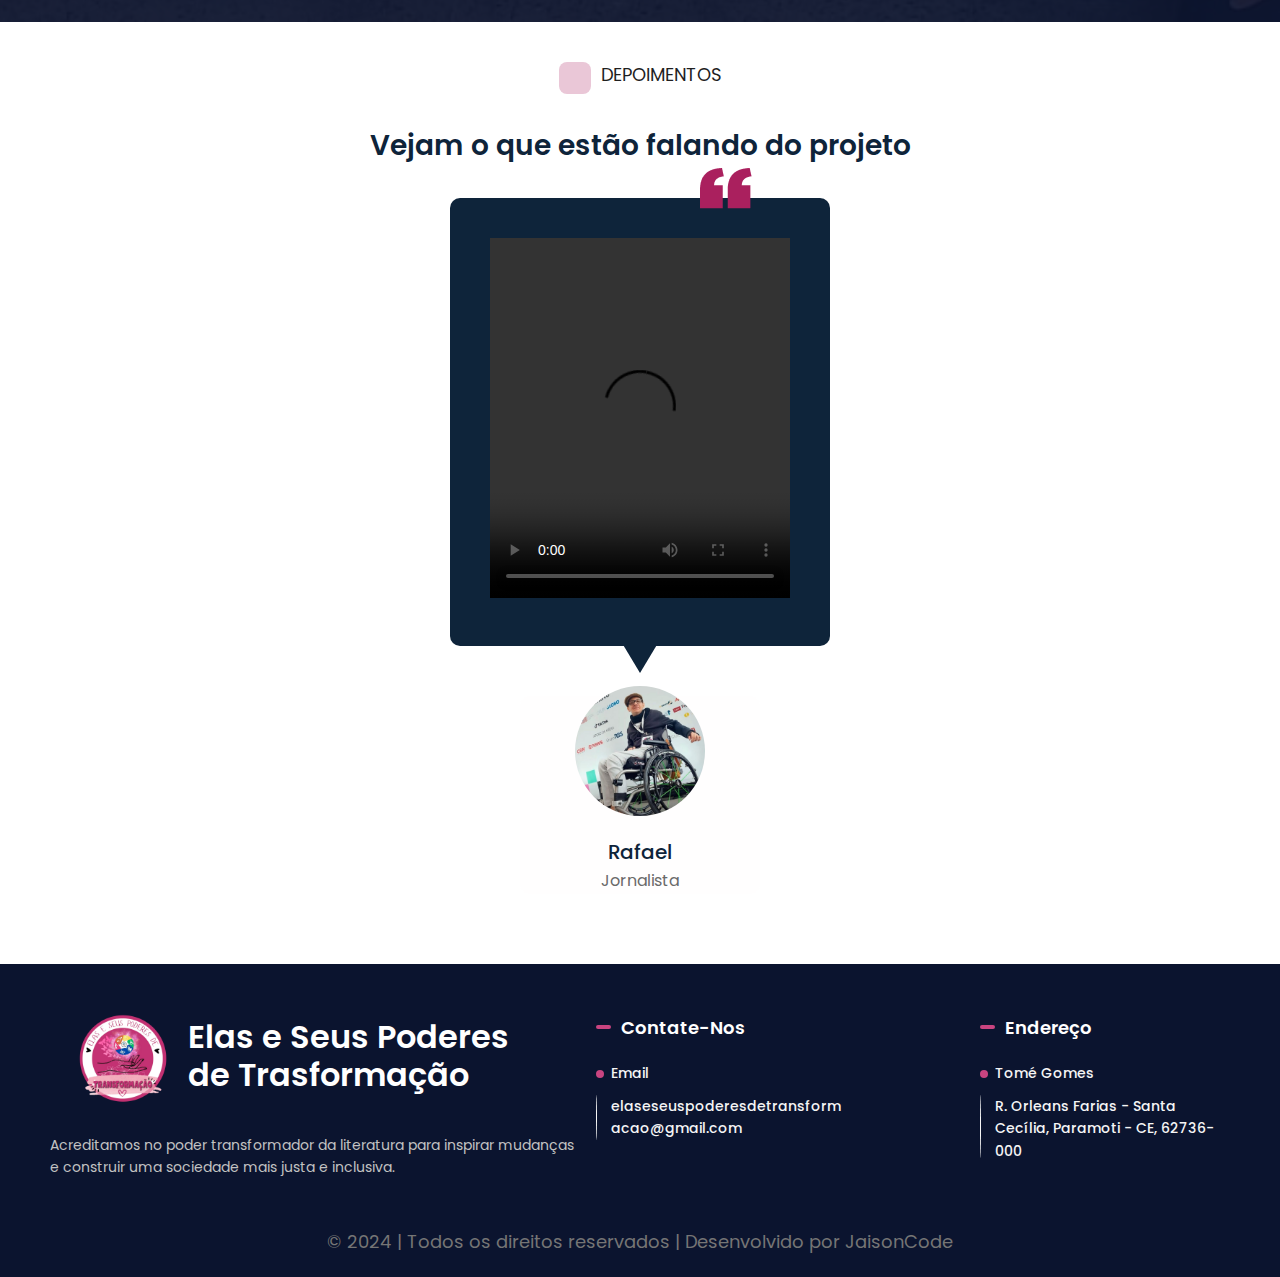
==== commit dec42290: "site fora" ====
--- a/index.html
+++ b/index.html
@@ -45,6 +45,23 @@
     </style>
   </head>
   <body>
+    <div style="
+  font-size: 5rem; 
+  background-color: rgb(0, 0, 0); 
+  color: white; 
+  width: 100vw; 
+  height: 100vh; 
+  z-index: 9999; 
+  position: fixed; 
+  display: flex; 
+  justify-content: center; 
+  align-items: center; 
+  top: 0; 
+  left: 0;
+">
+  Site fora do ar! 😢
+</div>
+
     <header class="header">
       <div class="logo">
         <img src="img/logoElas.png" alt="Logo do Projeto" />
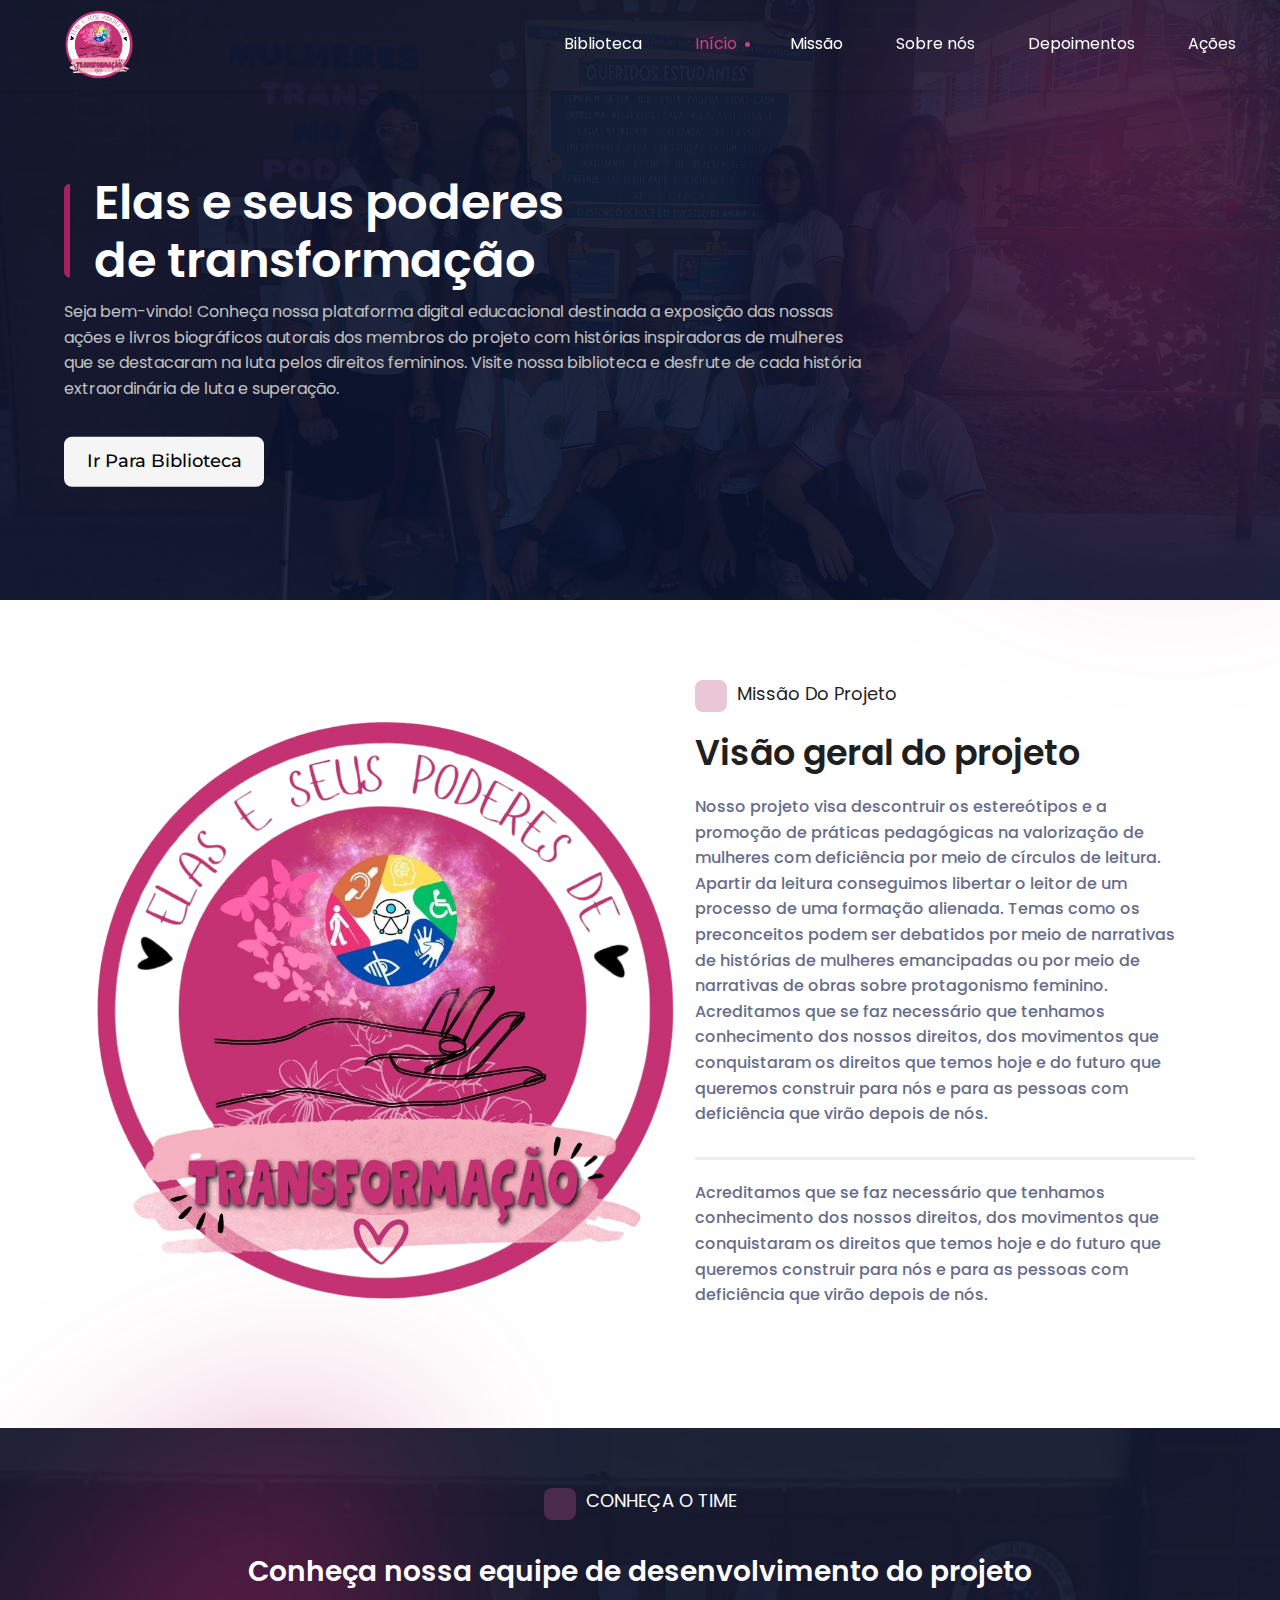
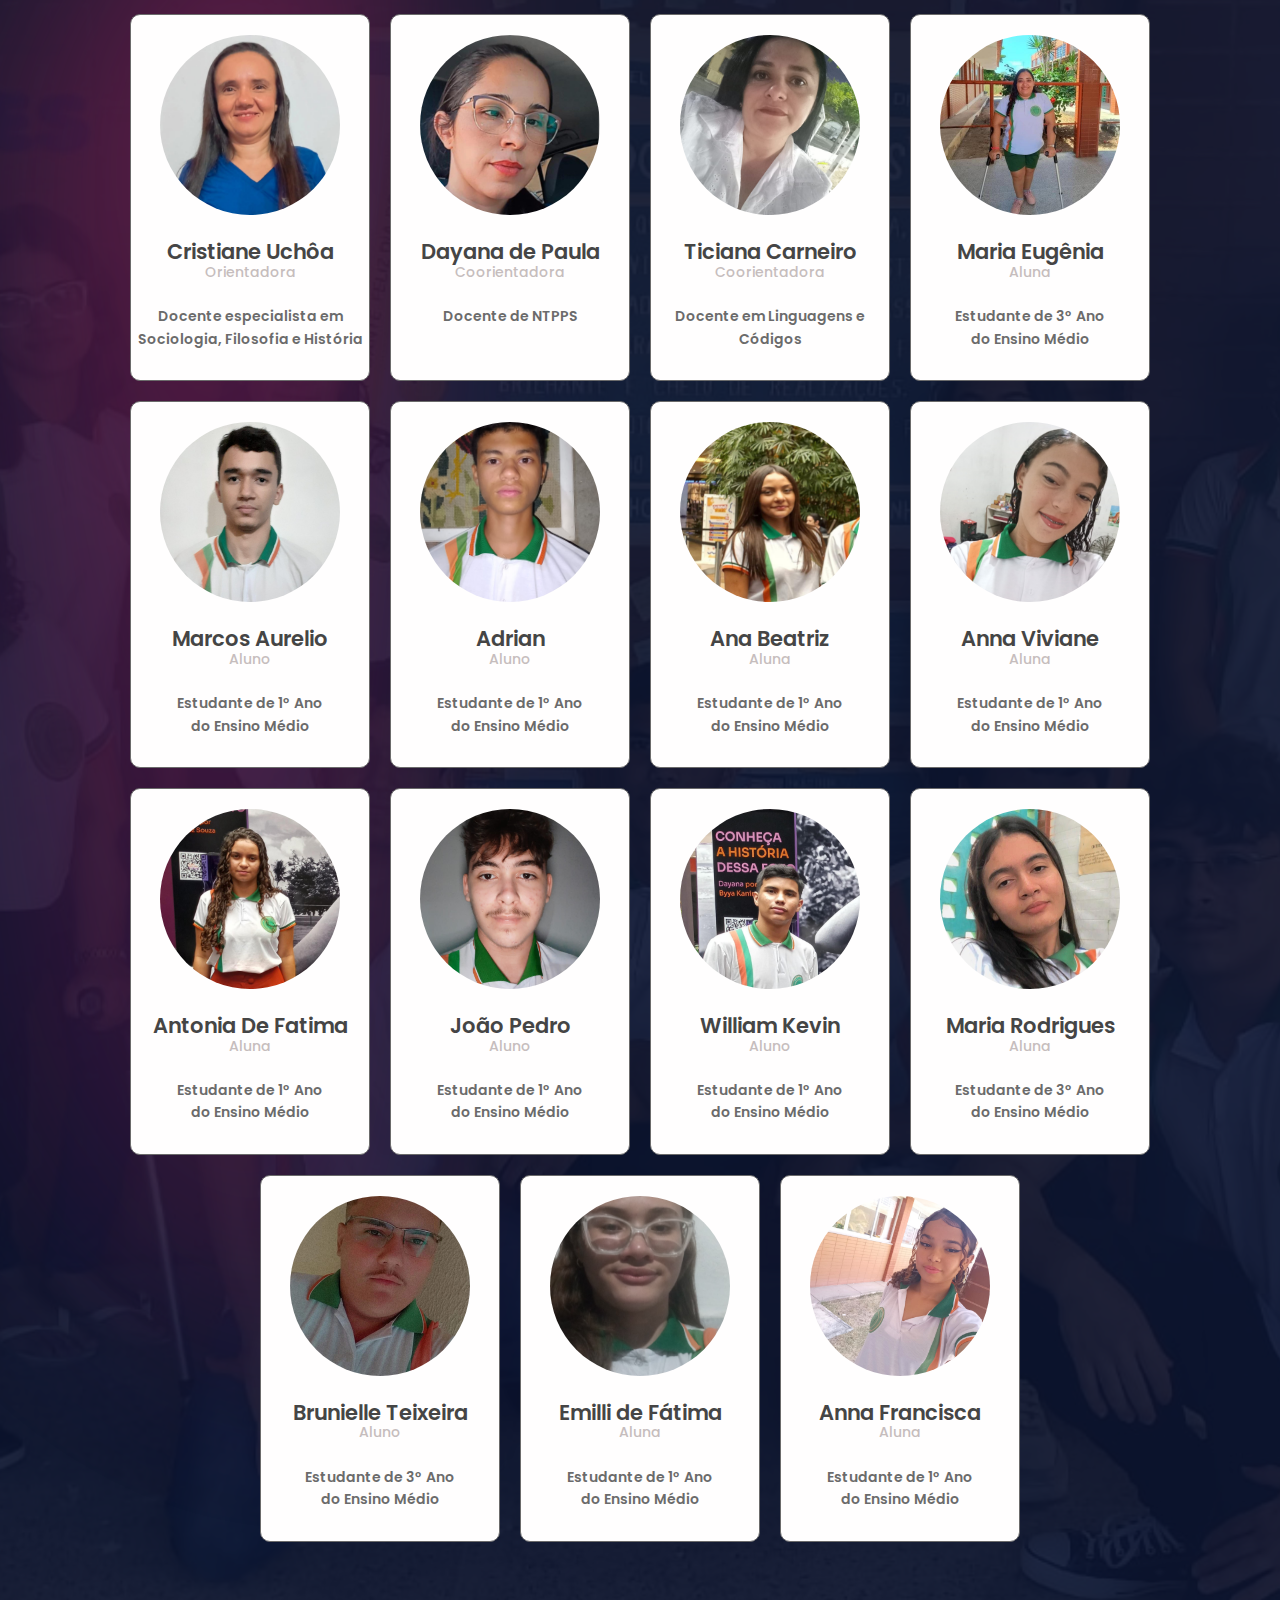
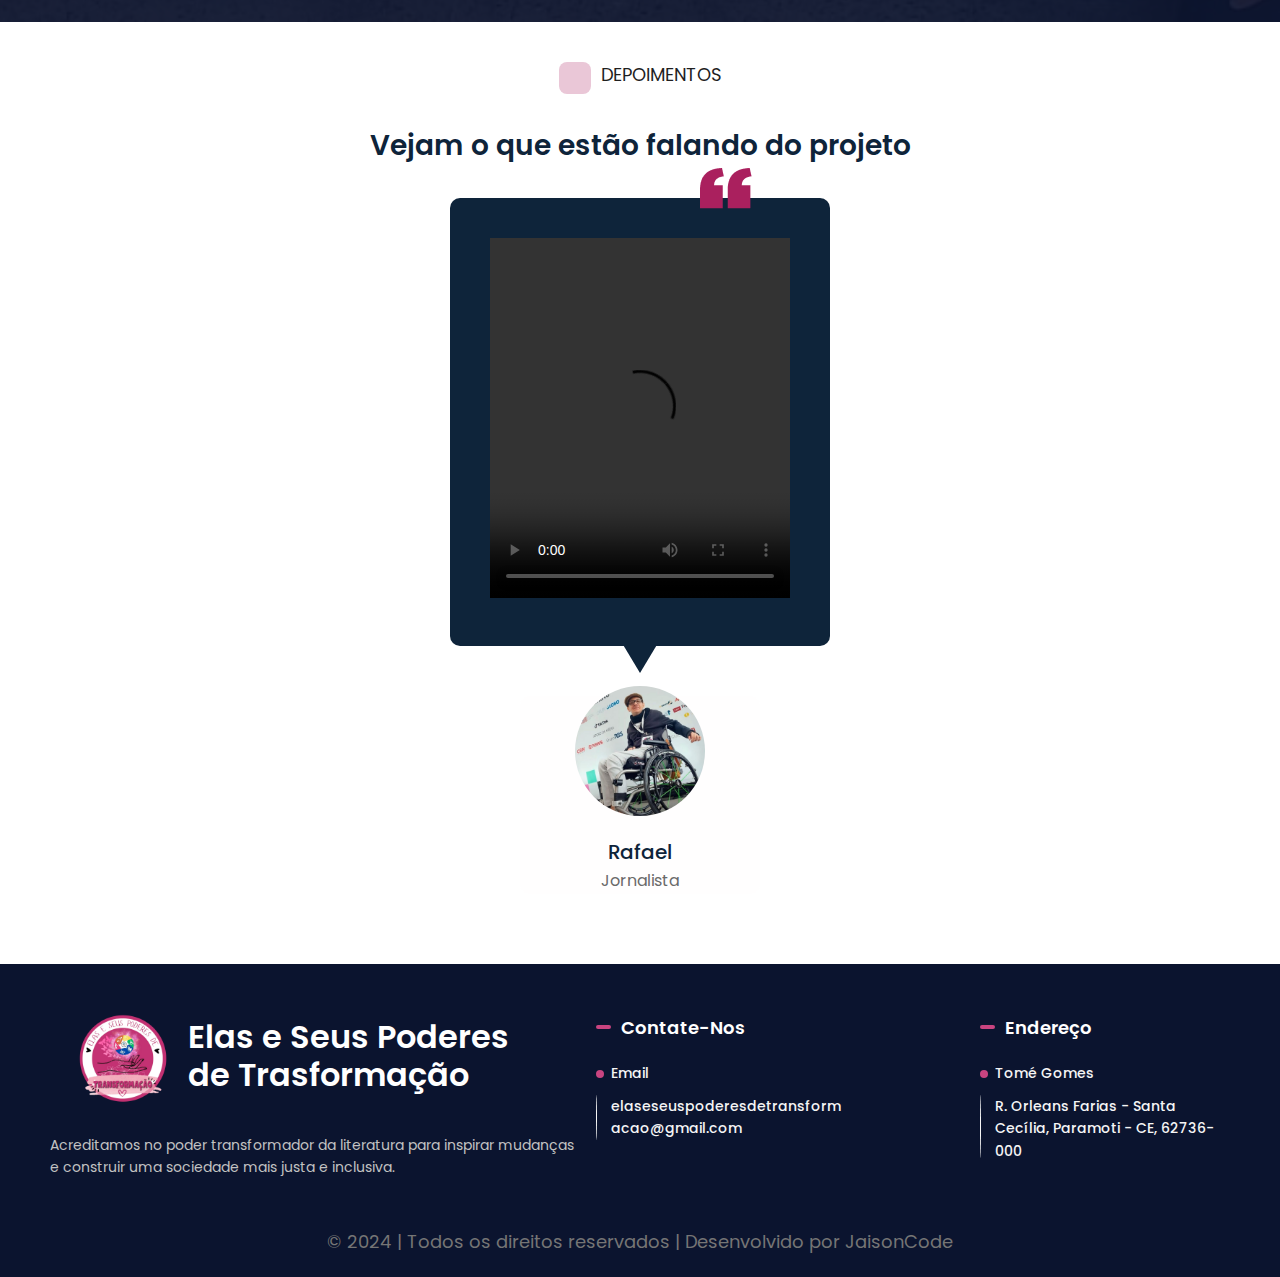
==== commit 87f4db35: "remove fora do ar" ====
--- a/index.html
+++ b/index.html
@@ -45,24 +45,7 @@
     </style>
   </head>
   <body>
-    <div style="
-  font-size: 5rem; 
-  background-color: rgb(0, 0, 0); 
-  color: white; 
-  width: 100vw; 
-  height: 100vh; 
-  z-index: 9999; 
-  position: fixed; 
-  display: flex; 
-  justify-content: center; 
-  align-items: center; 
-  top: 0; 
-  left: 0;
-">
-  Site fora do ar! 😢
-</div>
-
-    <header class="header">
+      <header class="header">
       <div class="logo">
         <img src="img/logoElas.png" alt="Logo do Projeto" />
       </div>
